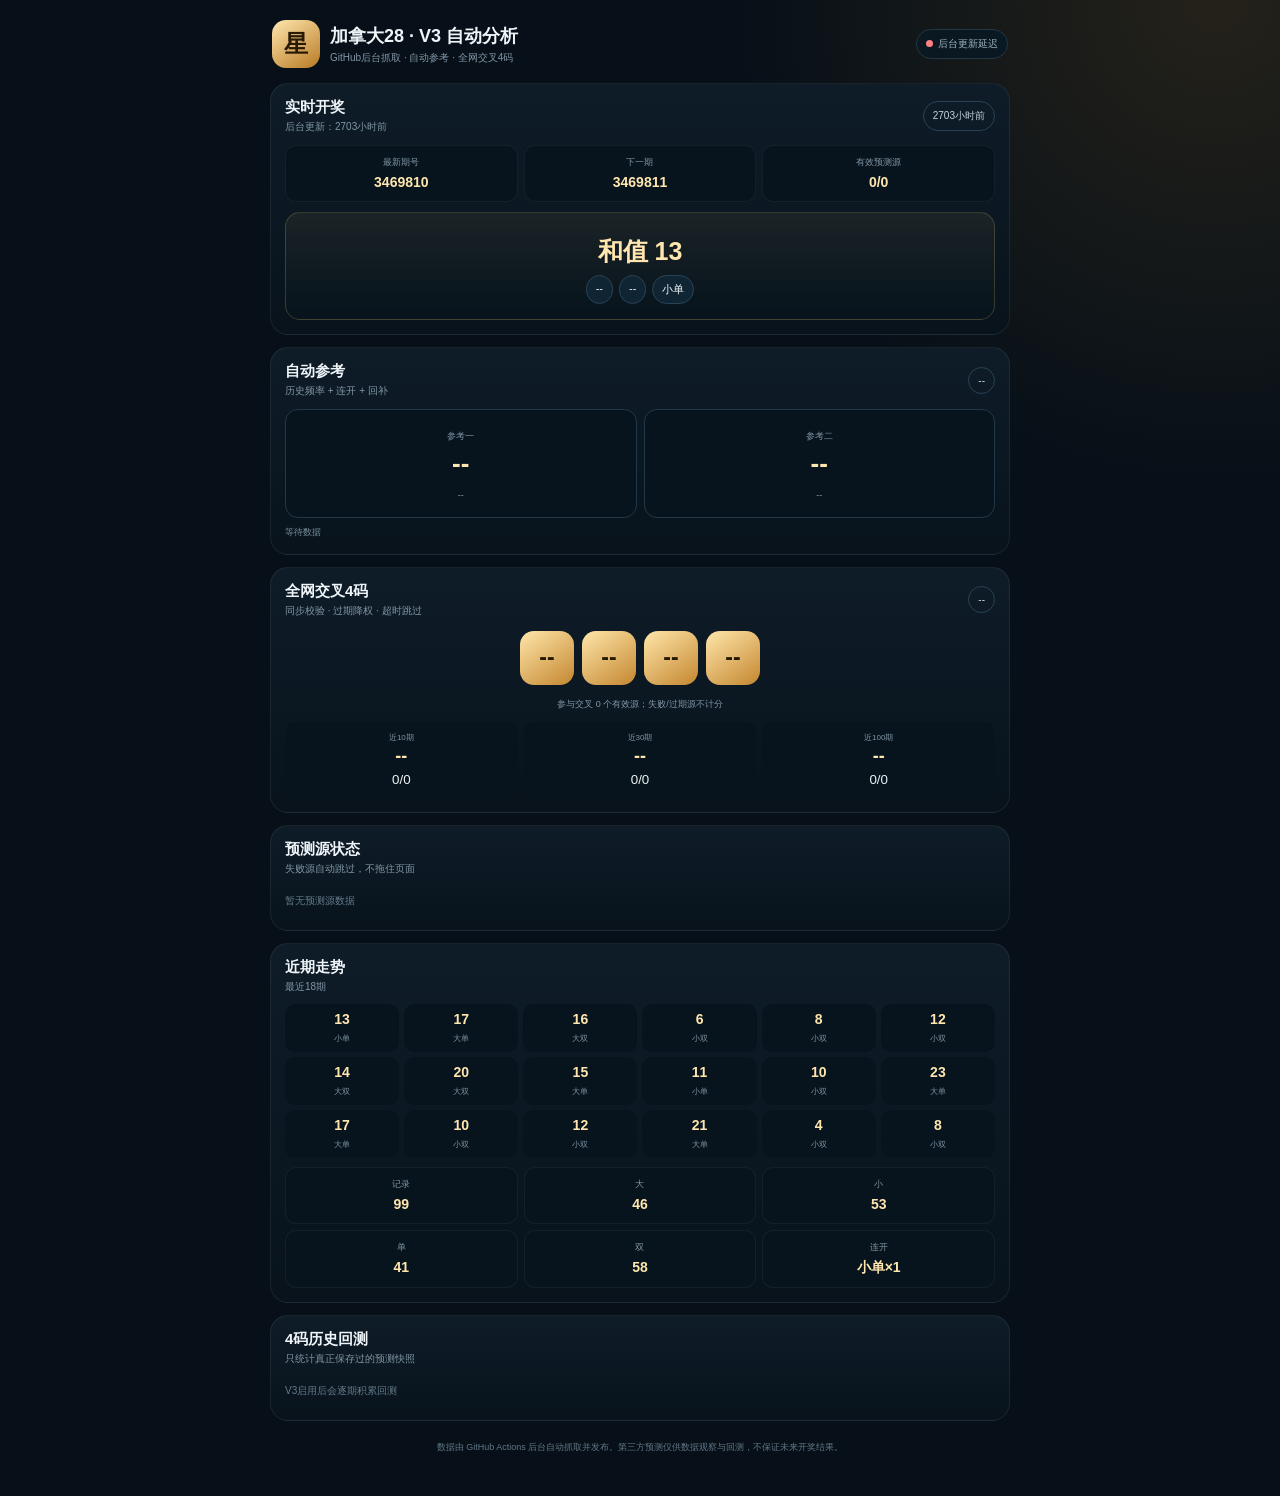
==== index.html @ ac62a842 "Upgrade GitHub Pages frontend to V3 auto analysis" ====
<!doctype html>
<html lang="zh-CN">
<head>
<meta charset="utf-8"><meta name="viewport" content="width=device-width,initial-scale=1,viewport-fit=cover">
<meta name="theme-color" content="#071018"><title>加拿大28 · V3 全网交叉4码</title>
<style>
:root{--bg:#071018;--card:#0d1924;--line:#203746;--text:#eef4f7;--muted:#8196a6;--gold:#f5ca72;--gold2:#ffe6ae;--green:#55dc96;--red:#ff8181;--orange:#ffb56a}
*{box-sizing:border-box;-webkit-tap-highlight-color:transparent}body{margin:0;background:radial-gradient(circle at 95% 0%,rgba(190,126,35,.16),transparent 25%),var(--bg);color:var(--text);font-family:-apple-system,BlinkMacSystemFont,"Segoe UI","Microsoft YaHei",sans-serif}
.app{width:min(760px,100%);margin:auto;padding:14px 10px 34px}.top{display:flex;align-items:center;justify-content:space-between;padding:6px 2px 15px}.brand{display:flex;align-items:center;gap:10px}.logo{width:48px;height:48px;border-radius:14px;display:grid;place-items:center;background:linear-gradient(145deg,#ffe7ae,#b87a24);color:#281a05;font-size:24px;font-weight:900}h1{font-size:18px;margin:0 0 3px}.sub{font-size:10px;color:var(--muted)}
.net{font-size:10px;color:#9fb2c0;border:1px solid #213746;padding:7px 9px;border-radius:999px;background:#0a1822}.dot{display:inline-block;width:7px;height:7px;border-radius:50%;margin-right:5px;background:var(--orange)}.dot.ok{background:var(--green)}.dot.err{background:var(--red)}
.card{margin-bottom:12px;padding:14px;border-radius:18px;background:linear-gradient(180deg,rgba(15,29,41,.98),rgba(8,19,28,.98));border:1px solid rgba(255,255,255,.065)}
.row{display:flex;justify-content:space-between;align-items:center;gap:8px}.row h2{font-size:15px;margin:0 0 3px}.row p{font-size:10px;color:var(--muted);margin:0}.badge{font-size:10px;padding:7px 9px;border:1px solid #294356;border-radius:999px;color:#c4d2dc}
.live{display:grid;grid-template-columns:repeat(3,1fr);gap:6px;margin-top:11px}.live div,.stat div{text-align:center;background:#07141d;border:1px solid rgba(255,255,255,.05);border-radius:11px;padding:10px 5px}.live span,.stat span{display:block;font-size:9px;color:var(--muted);margin-bottom:4px}.live b,.stat b{color:var(--gold2);font-size:14px}
.result{text-align:center;margin-top:10px;padding:15px 7px;border-radius:15px;background:linear-gradient(180deg,rgba(245,202,114,.07),#07141d);border:1px solid rgba(245,202,114,.2)}.abc{font-size:25px;font-weight:900;color:var(--gold2);margin:7px}.tags{display:flex;justify-content:center;gap:6px}.pill{font-size:11px;padding:6px 9px;border-radius:999px;background:#102533;border:1px solid #294357}
.refgrid{display:grid;grid-template-columns:1fr 1fr;gap:7px;margin-top:11px}.ref{text-align:center;padding:15px 6px;border-radius:13px;background:#07141d;border:1px solid #213847}.ref small{color:var(--muted);font-size:9px}.ref strong{display:block;color:var(--gold2);font-size:26px;margin:5px}.ref span{font-size:9px;color:#8498a7}.reason{font-size:9px;color:#79909f;line-height:1.5;margin-top:8px}
.four{display:flex;justify-content:center;gap:8px;margin:13px 0}.num{width:54px;height:54px;border-radius:14px;display:grid;place-items:center;background:linear-gradient(145deg,#ffe6aa,#c48730);color:#261902;font-weight:900;font-size:23px}.meta{text-align:center;font-size:9px;color:#8196a5}
.rates{display:grid;grid-template-columns:repeat(3,1fr);gap:6px;margin-top:11px}.rate{text-align:center;background:#07141d;border-radius:11px;padding:10px 4px}.rate span{display:block;color:var(--muted);font-size:8px}.rate b{display:block;color:var(--gold2);font-size:18px;margin:3px}
.sources{display:flex;flex-direction:column;gap:6px;margin-top:10px}.source{display:grid;grid-template-columns:1fr 54px 55px 58px;gap:5px;align-items:center;background:#07141d;border-radius:11px;padding:9px 8px;border:1px solid rgba(255,255,255,.05);font-size:9px}.source b{display:block;font-size:10px}.muted{color:#728998}.ok{color:var(--green)}.warn{color:var(--orange)}.bad{color:var(--red)}
.trend{display:grid;grid-template-columns:repeat(6,1fr);gap:5px;margin-top:10px}.ball{text-align:center;background:#07141d;border-radius:10px;padding:7px 2px}.ball b{display:block;color:var(--gold2);font-size:14px}.ball span{font-size:8px;color:#8196a6}.stat{display:grid;grid-template-columns:repeat(3,1fr);gap:6px;margin-top:9px}
.history{display:flex;flex-direction:column;gap:6px;margin-top:10px}.hist{display:grid;grid-template-columns:64px 38px 1fr 38px 40px;gap:4px;align-items:center;background:#07141d;border-radius:10px;padding:8px 6px;font-size:9px}.hist .actual{color:var(--gold2);font-weight:900;font-size:13px}.j{text-align:center;font-weight:900}.empty{font-size:10px;color:#647b8b;padding:8px 0}.notice{font-size:9px;color:#607786;line-height:1.5;text-align:center;padding:8px}
@media(max-width:390px){.app{padding-left:7px;padding-right:7px}.card{padding:12px}.num{width:49px;height:49px}.source{grid-template-columns:1fr 48px 48px 52px}.hist{grid-template-columns:58px 34px 1fr 35px}.hist .sc{display:none}}
</style></head>
<body><main class="app">
<header class="top"><div class="brand"><div class="logo">星</div><div><h1>加拿大28 · V3 自动分析</h1><div class="sub">GitHub后台抓取 · 自动参考 · 全网交叉4码</div></div></div><div class="net"><i id="dot" class="dot"></i><span id="net">读取中</span></div></header>

<section class="card"><div class="row"><div><h2>实时开奖</h2><p id="updated">读取后台数据</p></div><span class="badge" id="fresh">--</span></div><div class="live"><div><span>最新期号</span><b id="issue">--</b></div><div><span>下一期</span><b id="next">--</b></div><div><span>有效预测源</span><b id="valid">--</b></div></div><div class="result"><div class="abc" id="draw">--</div><div class="tags"><span class="pill" id="size">--</span><span class="pill" id="oe">--</span><span class="pill" id="combo">--</span></div></div></section>

<section class="card"><div class="row"><div><h2>自动参考</h2><p>历史频率 + 连开 + 回补</p></div><span class="badge" id="autoIssue">--</span></div><div class="refgrid"><div class="ref"><small>参考一</small><strong id="p1">--</strong><span id="c1">--</span></div><div class="ref"><small>参考二</small><strong id="p2">--</strong><span id="c2">--</span></div></div><div class="reason" id="reason">等待数据</div></section>

<section class="card"><div class="row"><div><h2>全网交叉4码</h2><p>同步校验 · 过期降权 · 超时跳过</p></div><span class="badge" id="fourIssue">--</span></div><div class="four" id="four"><div class="num">--</div><div class="num">--</div><div class="num">--</div><div class="num">--</div></div><div class="meta" id="fourMeta">等待数据</div><div class="rates"><div class="rate"><span>近10期</span><b id="r10">--</b><small id="r10n">0/0</small></div><div class="rate"><span>近30期</span><b id="r30">--</b><small id="r30n">0/0</small></div><div class="rate"><span>近100期</span><b id="r100">--</b><small id="r100n">0/0</small></div></div></section>

<section class="card"><div class="row"><div><h2>预测源状态</h2><p>失败源自动跳过，不拖住页面</p></div></div><div id="sources" class="sources"><div class="empty">等待数据</div></div></section>

<section class="card"><div class="row"><div><h2>近期走势</h2><p>最近18期</p></div></div><div id="trend" class="trend"></div><div class="stat"><div><span>记录</span><b id="total">0</b></div><div><span>大</span><b id="big">0</b></div><div><span>小</span><b id="small">0</b></div><div><span>单</span><b id="odd">0</b></div><div><span>双</span><b id="even">0</b></div><div><span>连开</span><b id="streak">--</b></div></div></section>

<section class="card"><div class="row"><div><h2>4码历史回测</h2><p>只统计真正保存过的预测快照</p></div></div><div id="history" class="history"><div class="empty">暂无记录</div></div></section>
<div class="notice">数据由 GitHub Actions 后台自动抓取并发布。第三方预测仅供数据观察与回测，不保证未来开奖结果。</div>
</main>
<script>
const $=id=>document.getElementById(id);
let lastGood=null;
function ageText(ts){if(!ts)return'无数据';const sec=Math.max(0,Math.floor((Date.now()-new Date(ts))/1000));if(sec<60)return sec+'秒前';if(sec<3600)return Math.floor(sec/60)+'分钟前';return Math.floor(sec/3600)+'小时前'}
function setRate(id,r){$(id).textContent=r?.pct==null?'--':r.pct+'%';$(id+'n').textContent=(r?.hit||0)+'/'+(r?.total||0)}
function render(s){
 lastGood=s;
 const stale=Date.now()-new Date(s.updatedAt).getTime()>8*60*1000;
 $('dot').className='dot '+(stale?'err':'ok');$('net').textContent=stale?'后台更新延迟':'自动更新正常';$('fresh').textContent=ageText(s.updatedAt);$('updated').textContent='后台更新：'+ageText(s.updatedAt);
 const d=s.latestDraw||{};$('issue').textContent=d.issue||'--';$('next').textContent=s.nextIssue||'--';$('draw').textContent=Number.isFinite(d.sum)?'和值 '+d.sum:'--';$('size').textContent=d.size||'--';$('oe').textContent=d.oe||'--';$('combo').textContent=d.combo||'--';
 const ar=s.autoReference||{};$('autoIssue').textContent=ar.issue||'--';$('p1').textContent=ar.picks?.[0]?.name||'--';$('p2').textContent=ar.picks?.[1]?.name||'--';$('c1').textContent=ar.picks?.[0]?`参考度 ${ar.picks[0].confidence}%`:'--';$('c2').textContent=ar.picks?.[1]?`参考度 ${ar.picks[1].confidence}%`:'--';$('reason').textContent=ar.reason||'等待数据';
 const c=s.consensus4||{};$('fourIssue').textContent=c.issue||'--';$('valid').textContent=(c.usedCount??0)+'/'+(c.totalSources??0);$('four').innerHTML=(c.codes?.length?c.codes:['--','--','--','--']).map(n=>`<div class="num">${typeof n==='number'?String(n).padStart(2,'0'):n}</div>`).join('');$('fourMeta').textContent=`参与交叉 ${c.usedCount??0} 个有效源；失败/过期源不计分`;
 setRate('r10',s.rates?.r10);setRate('r30',s.rates?.r30);setRate('r100',s.rates?.r100);
 const src=s.sources||[];$('sources').innerHTML=src.length?src.map(x=>`<div class="source"><div><b>${x.name}</b><span class="muted">${x.type} · ${x.predIssue?('#'+x.predIssue):(x.error||'无数据')}</span></div><div class="${x.status==='同步'?'ok':x.status==='降权'?'warn':'bad'}">${x.syncLabel||x.status}</div><div>权重<br>${Number(x.effectiveWeight||0).toFixed(2)}</div><div>${x.raw||'--'}<br>${x.accuracy||50}%</div></div>`).join(''):'<div class="empty">暂无预测源数据</div>';
 const h=s.drawHistory||[];$('trend').innerHTML=h.slice(0,18).map(x=>`<div class="ball"><b>${x.sum}</b><span>${x.combo}</span></div>`).join('');$('total').textContent=h.length;$('big').textContent=h.filter(x=>x.size==='大'||x.combo?.startsWith('大')).length;$('small').textContent=h.filter(x=>x.size==='小'||x.combo?.startsWith('小')).length;$('odd').textContent=h.filter(x=>x.oe==='单'||x.combo?.endsWith('单')).length;$('even').textContent=h.filter(x=>x.oe==='双'||x.combo?.endsWith('双')).length;if(h.length){let n=0,c0=h[0].combo;for(const x of h){if(x.combo===c0)n++;else break}$('streak').textContent=c0+'×'+n}else $('streak').textContent='--';
 const snaps=Object.values(s.v3?.snapshots||{}).sort((a,b)=>Number(b.issue)-Number(a.issue)).slice(0,60);$('history').innerHTML=snaps.length?snaps.map(x=>`<div class="hist"><div>#${x.issue}</div><div class="actual">${x.actualSum??'--'}</div><div>${(x.codes||[]).map(n=>String(n).padStart(2,'0')).join(' · ')}</div><div class="j ${x.judgement==='对'?'ok':x.judgement==='错'?'bad':'warn'}">${x.judgement}</div><div class="sc muted">${(x.sources||[]).length}源</div></div>`).join(''):'<div class="empty">V3启用后会逐期积累回测</div>';
}
async function load(){
 try{
  const r=await fetch('data/state.json?_='+Date.now(),{cache:'no-store'});if(!r.ok)throw Error('HTTP '+r.status);const s=await r.json();render(s);
 }catch(e){$('dot').className='dot err';$('net').textContent=lastGood?'读取失败，显示缓存':'读取失败';$('updated').textContent='状态文件读取失败：'+e.message}
}
load();setInterval(load,15000);document.addEventListener('visibilitychange',()=>{if(!document.hidden)load()});
</script></body></html>
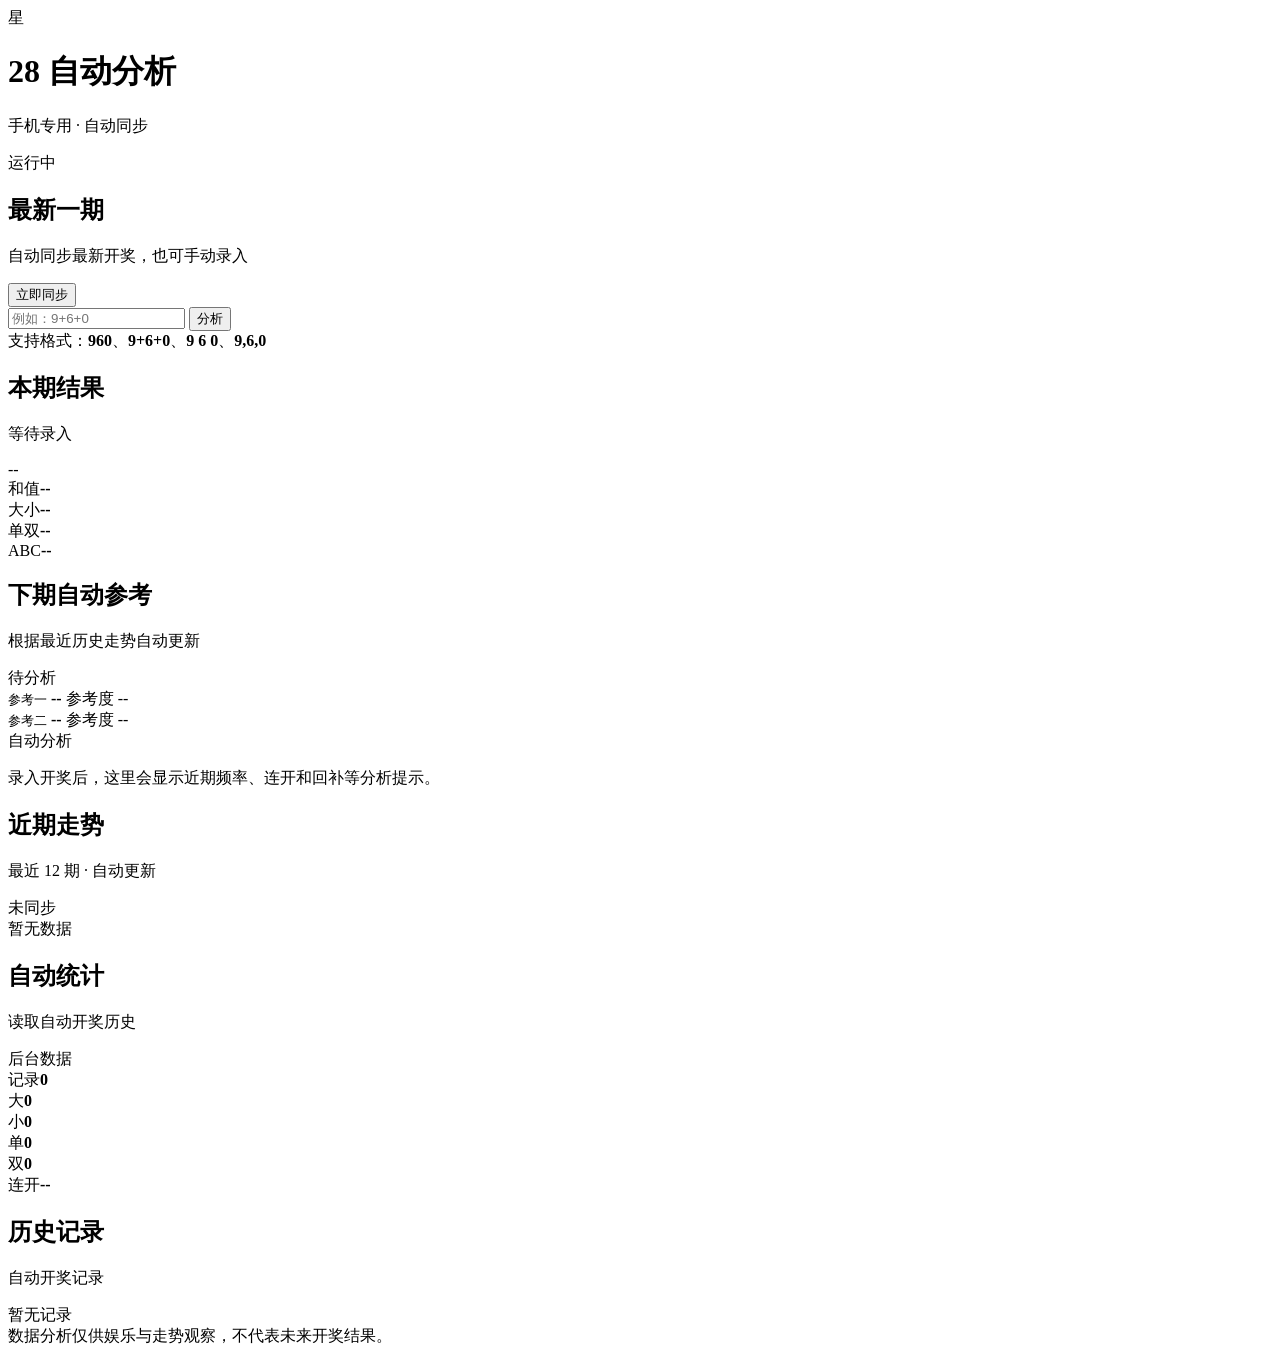
==== commit e75eb6a8: "Restore original mobile template" ====
--- a/index.html
+++ b/index.html
@@ -1,62 +1,145 @@
-<!doctype html>
+<!DOCTYPE html>
 <html lang="zh-CN">
 <head>
-<meta charset="utf-8"><meta name="viewport" content="width=device-width,initial-scale=1,viewport-fit=cover">
-<meta name="theme-color" content="#071018"><title>加拿大28 · V3 全网交叉4码</title>
-<style>
-:root{--bg:#071018;--card:#0d1924;--line:#203746;--text:#eef4f7;--muted:#8196a6;--gold:#f5ca72;--gold2:#ffe6ae;--green:#55dc96;--red:#ff8181;--orange:#ffb56a}
-*{box-sizing:border-box;-webkit-tap-highlight-color:transparent}body{margin:0;background:radial-gradient(circle at 95% 0%,rgba(190,126,35,.16),transparent 25%),var(--bg);color:var(--text);font-family:-apple-system,BlinkMacSystemFont,"Segoe UI","Microsoft YaHei",sans-serif}
-.app{width:min(760px,100%);margin:auto;padding:14px 10px 34px}.top{display:flex;align-items:center;justify-content:space-between;padding:6px 2px 15px}.brand{display:flex;align-items:center;gap:10px}.logo{width:48px;height:48px;border-radius:14px;display:grid;place-items:center;background:linear-gradient(145deg,#ffe7ae,#b87a24);color:#281a05;font-size:24px;font-weight:900}h1{font-size:18px;margin:0 0 3px}.sub{font-size:10px;color:var(--muted)}
-.net{font-size:10px;color:#9fb2c0;border:1px solid #213746;padding:7px 9px;border-radius:999px;background:#0a1822}.dot{display:inline-block;width:7px;height:7px;border-radius:50%;margin-right:5px;background:var(--orange)}.dot.ok{background:var(--green)}.dot.err{background:var(--red)}
-.card{margin-bottom:12px;padding:14px;border-radius:18px;background:linear-gradient(180deg,rgba(15,29,41,.98),rgba(8,19,28,.98));border:1px solid rgba(255,255,255,.065)}
-.row{display:flex;justify-content:space-between;align-items:center;gap:8px}.row h2{font-size:15px;margin:0 0 3px}.row p{font-size:10px;color:var(--muted);margin:0}.badge{font-size:10px;padding:7px 9px;border:1px solid #294356;border-radius:999px;color:#c4d2dc}
-.live{display:grid;grid-template-columns:repeat(3,1fr);gap:6px;margin-top:11px}.live div,.stat div{text-align:center;background:#07141d;border:1px solid rgba(255,255,255,.05);border-radius:11px;padding:10px 5px}.live span,.stat span{display:block;font-size:9px;color:var(--muted);margin-bottom:4px}.live b,.stat b{color:var(--gold2);font-size:14px}
-.result{text-align:center;margin-top:10px;padding:15px 7px;border-radius:15px;background:linear-gradient(180deg,rgba(245,202,114,.07),#07141d);border:1px solid rgba(245,202,114,.2)}.abc{font-size:25px;font-weight:900;color:var(--gold2);margin:7px}.tags{display:flex;justify-content:center;gap:6px}.pill{font-size:11px;padding:6px 9px;border-radius:999px;background:#102533;border:1px solid #294357}
-.refgrid{display:grid;grid-template-columns:1fr 1fr;gap:7px;margin-top:11px}.ref{text-align:center;padding:15px 6px;border-radius:13px;background:#07141d;border:1px solid #213847}.ref small{color:var(--muted);font-size:9px}.ref strong{display:block;color:var(--gold2);font-size:26px;margin:5px}.ref span{font-size:9px;color:#8498a7}.reason{font-size:9px;color:#79909f;line-height:1.5;margin-top:8px}
-.four{display:flex;justify-content:center;gap:8px;margin:13px 0}.num{width:54px;height:54px;border-radius:14px;display:grid;place-items:center;background:linear-gradient(145deg,#ffe6aa,#c48730);color:#261902;font-weight:900;font-size:23px}.meta{text-align:center;font-size:9px;color:#8196a5}
-.rates{display:grid;grid-template-columns:repeat(3,1fr);gap:6px;margin-top:11px}.rate{text-align:center;background:#07141d;border-radius:11px;padding:10px 4px}.rate span{display:block;color:var(--muted);font-size:8px}.rate b{display:block;color:var(--gold2);font-size:18px;margin:3px}
-.sources{display:flex;flex-direction:column;gap:6px;margin-top:10px}.source{display:grid;grid-template-columns:1fr 54px 55px 58px;gap:5px;align-items:center;background:#07141d;border-radius:11px;padding:9px 8px;border:1px solid rgba(255,255,255,.05);font-size:9px}.source b{display:block;font-size:10px}.muted{color:#728998}.ok{color:var(--green)}.warn{color:var(--orange)}.bad{color:var(--red)}
-.trend{display:grid;grid-template-columns:repeat(6,1fr);gap:5px;margin-top:10px}.ball{text-align:center;background:#07141d;border-radius:10px;padding:7px 2px}.ball b{display:block;color:var(--gold2);font-size:14px}.ball span{font-size:8px;color:#8196a6}.stat{display:grid;grid-template-columns:repeat(3,1fr);gap:6px;margin-top:9px}
-.history{display:flex;flex-direction:column;gap:6px;margin-top:10px}.hist{display:grid;grid-template-columns:64px 38px 1fr 38px 40px;gap:4px;align-items:center;background:#07141d;border-radius:10px;padding:8px 6px;font-size:9px}.hist .actual{color:var(--gold2);font-weight:900;font-size:13px}.j{text-align:center;font-weight:900}.empty{font-size:10px;color:#647b8b;padding:8px 0}.notice{font-size:9px;color:#607786;line-height:1.5;text-align:center;padding:8px}
-@media(max-width:390px){.app{padding-left:7px;padding-right:7px}.card{padding:12px}.num{width:49px;height:49px}.source{grid-template-columns:1fr 48px 48px 52px}.hist{grid-template-columns:58px 34px 1fr 35px}.hist .sc{display:none}}
-</style></head>
-<body><main class="app">
-<header class="top"><div class="brand"><div class="logo">星</div><div><h1>加拿大28 · V3 自动分析</h1><div class="sub">GitHub后台抓取 · 自动参考 · 全网交叉4码</div></div></div><div class="net"><i id="dot" class="dot"></i><span id="net">读取中</span></div></header>
+  <meta charset="UTF-8" />
+  <meta name="viewport" content="width=device-width, initial-scale=1, viewport-fit=cover" />
+  <meta name="theme-color" content="#081018">
+  <meta name="apple-mobile-web-app-capable" content="yes">
+  <meta name="apple-mobile-web-app-status-bar-style" content="black-translucent">
+  <title>星哥 · 28自动分析</title>
+  <link rel="stylesheet" href="style.css" />
+</head>
+<body>
+  <main class="app">
+    <header class="topbar">
+      <div class="brand">
+        <div class="logo">星</div>
+        <div>
+          <h1>28 自动分析</h1>
+          <p>手机专用 · 自动同步</p>
+        </div>
+      </div>
+      <div class="online"><i></i>运行中</div>
+    </header>
 
-<section class="card"><div class="row"><div><h2>实时开奖</h2><p id="updated">读取后台数据</p></div><span class="badge" id="fresh">--</span></div><div class="live"><div><span>最新期号</span><b id="issue">--</b></div><div><span>下一期</span><b id="next">--</b></div><div><span>有效预测源</span><b id="valid">--</b></div></div><div class="result"><div class="abc" id="draw">--</div><div class="tags"><span class="pill" id="size">--</span><span class="pill" id="oe">--</span><span class="pill" id="combo">--</span></div></div></section>
+    <section class="card quick-card">
+      <div class="title-row">
+        <div>
+          <h2>最新一期</h2>
+          <p id="syncHint">自动同步最新开奖，也可手动录入</p>
+        </div>
+        <button id="syncBtn" class="mini">立即同步</button>
+      </div>
 
-<section class="card"><div class="row"><div><h2>自动参考</h2><p>历史频率 + 连开 + 回补</p></div><span class="badge" id="autoIssue">--</span></div><div class="refgrid"><div class="ref"><small>参考一</small><strong id="p1">--</strong><span id="c1">--</span></div><div class="ref"><small>参考二</small><strong id="p2">--</strong><span id="c2">--</span></div></div><div class="reason" id="reason">等待数据</div></section>
+      <div class="single-input-wrap">
+        <input
+          id="quickInput"
+          inputmode="numeric"
+          autocomplete="off"
+          placeholder="例如：9+6+0"
+          aria-label="输入最新一期ABC"
+        />
+        <button id="goBtn" class="go">分析</button>
+      </div>
 
-<section class="card"><div class="row"><div><h2>全网交叉4码</h2><p>同步校验 · 过期降权 · 超时跳过</p></div><span class="badge" id="fourIssue">--</span></div><div class="four" id="four"><div class="num">--</div><div class="num">--</div><div class="num">--</div><div class="num">--</div></div><div class="meta" id="fourMeta">等待数据</div><div class="rates"><div class="rate"><span>近10期</span><b id="r10">--</b><small id="r10n">0/0</small></div><div class="rate"><span>近30期</span><b id="r30">--</b><small id="r30n">0/0</small></div><div class="rate"><span>近100期</span><b id="r100">--</b><small id="r100n">0/0</small></div></div></section>
+      <div class="abc-hint">
+        支持格式：<b>960</b>、<b>9+6+0</b>、<b>9 6 0</b>、<b>9,6,0</b>
+      </div>
+      <div id="error" class="error"></div>
+    </section>
 
-<section class="card"><div class="row"><div><h2>预测源状态</h2><p>失败源自动跳过，不拖住页面</p></div></div><div id="sources" class="sources"><div class="empty">等待数据</div></div></section>
+    <section class="card current-card">
+      <div class="title-row">
+        <div>
+          <h2>本期结果</h2>
+          <p id="issueText">等待录入</p>
+        </div>
+        <span id="comboBadge" class="badge muted">--</span>
+      </div>
 
-<section class="card"><div class="row"><div><h2>近期走势</h2><p>最近18期</p></div></div><div id="trend" class="trend"></div><div class="stat"><div><span>记录</span><b id="total">0</b></div><div><span>大</span><b id="big">0</b></div><div><span>小</span><b id="small">0</b></div><div><span>单</span><b id="odd">0</b></div><div><span>双</span><b id="even">0</b></div><div><span>连开</span><b id="streak">--</b></div></div></section>
+      <div class="four-grid">
+        <div class="metric"><span>和值</span><strong id="sum">--</strong></div>
+        <div class="metric"><span>大小</span><strong id="size">--</strong></div>
+        <div class="metric"><span>单双</span><strong id="oddEven">--</strong></div>
+        <div class="metric"><span>ABC</span><strong id="abc">--</strong></div>
+      </div>
+    </section>
 
-<section class="card"><div class="row"><div><h2>4码历史回测</h2><p>只统计真正保存过的预测快照</p></div></div><div id="history" class="history"><div class="empty">暂无记录</div></div></section>
-<div class="notice">数据由 GitHub Actions 后台自动抓取并发布。第三方预测仅供数据观察与回测，不保证未来开奖结果。</div>
-</main>
-<script>
-const $=id=>document.getElementById(id);
-let lastGood=null;
-function ageText(ts){if(!ts)return'无数据';const sec=Math.max(0,Math.floor((Date.now()-new Date(ts))/1000));if(sec<60)return sec+'秒前';if(sec<3600)return Math.floor(sec/60)+'分钟前';return Math.floor(sec/3600)+'小时前'}
-function setRate(id,r){$(id).textContent=r?.pct==null?'--':r.pct+'%';$(id+'n').textContent=(r?.hit||0)+'/'+(r?.total||0)}
-function render(s){
- lastGood=s;
- const stale=Date.now()-new Date(s.updatedAt).getTime()>8*60*1000;
- $('dot').className='dot '+(stale?'err':'ok');$('net').textContent=stale?'后台更新延迟':'自动更新正常';$('fresh').textContent=ageText(s.updatedAt);$('updated').textContent='后台更新：'+ageText(s.updatedAt);
- const d=s.latestDraw||{};$('issue').textContent=d.issue||'--';$('next').textContent=s.nextIssue||'--';$('draw').textContent=Number.isFinite(d.sum)?'和值 '+d.sum:'--';$('size').textContent=d.size||'--';$('oe').textContent=d.oe||'--';$('combo').textContent=d.combo||'--';
- const ar=s.autoReference||{};$('autoIssue').textContent=ar.issue||'--';$('p1').textContent=ar.picks?.[0]?.name||'--';$('p2').textContent=ar.picks?.[1]?.name||'--';$('c1').textContent=ar.picks?.[0]?`参考度 ${ar.picks[0].confidence}%`:'--';$('c2').textContent=ar.picks?.[1]?`参考度 ${ar.picks[1].confidence}%`:'--';$('reason').textContent=ar.reason||'等待数据';
- const c=s.consensus4||{};$('fourIssue').textContent=c.issue||'--';$('valid').textContent=(c.usedCount??0)+'/'+(c.totalSources??0);$('four').innerHTML=(c.codes?.length?c.codes:['--','--','--','--']).map(n=>`<div class="num">${typeof n==='number'?String(n).padStart(2,'0'):n}</div>`).join('');$('fourMeta').textContent=`参与交叉 ${c.usedCount??0} 个有效源；失败/过期源不计分`;
- setRate('r10',s.rates?.r10);setRate('r30',s.rates?.r30);setRate('r100',s.rates?.r100);
- const src=s.sources||[];$('sources').innerHTML=src.length?src.map(x=>`<div class="source"><div><b>${x.name}</b><span class="muted">${x.type} · ${x.predIssue?('#'+x.predIssue):(x.error||'无数据')}</span></div><div class="${x.status==='同步'?'ok':x.status==='降权'?'warn':'bad'}">${x.syncLabel||x.status}</div><div>权重<br>${Number(x.effectiveWeight||0).toFixed(2)}</div><div>${x.raw||'--'}<br>${x.accuracy||50}%</div></div>`).join(''):'<div class="empty">暂无预测源数据</div>';
- const h=s.drawHistory||[];$('trend').innerHTML=h.slice(0,18).map(x=>`<div class="ball"><b>${x.sum}</b><span>${x.combo}</span></div>`).join('');$('total').textContent=h.length;$('big').textContent=h.filter(x=>x.size==='大'||x.combo?.startsWith('大')).length;$('small').textContent=h.filter(x=>x.size==='小'||x.combo?.startsWith('小')).length;$('odd').textContent=h.filter(x=>x.oe==='单'||x.combo?.endsWith('单')).length;$('even').textContent=h.filter(x=>x.oe==='双'||x.combo?.endsWith('双')).length;if(h.length){let n=0,c0=h[0].combo;for(const x of h){if(x.combo===c0)n++;else break}$('streak').textContent=c0+'×'+n}else $('streak').textContent='--';
- const snaps=Object.values(s.v3?.snapshots||{}).sort((a,b)=>Number(b.issue)-Number(a.issue)).slice(0,60);$('history').innerHTML=snaps.length?snaps.map(x=>`<div class="hist"><div>#${x.issue}</div><div class="actual">${x.actualSum??'--'}</div><div>${(x.codes||[]).map(n=>String(n).padStart(2,'0')).join(' · ')}</div><div class="j ${x.judgement==='对'?'ok':x.judgement==='错'?'bad':'warn'}">${x.judgement}</div><div class="sc muted">${(x.sources||[]).length}源</div></div>`).join(''):'<div class="empty">V3启用后会逐期积累回测</div>';
-}
-async function load(){
- try{
-  const r=await fetch('data/state.json?_='+Date.now(),{cache:'no-store'});if(!r.ok)throw Error('HTTP '+r.status);const s=await r.json();render(s);
- }catch(e){$('dot').className='dot err';$('net').textContent=lastGood?'读取失败，显示缓存':'读取失败';$('updated').textContent='状态文件读取失败：'+e.message}
-}
-load();setInterval(load,15000);document.addEventListener('visibilitychange',()=>{if(!document.hidden)load()});
-</script></body></html>+    <section class="card prediction-card">
+      <div class="title-row">
+        <div>
+          <h2>下期自动参考</h2>
+          <p>根据最近历史走势自动更新</p>
+        </div>
+        <span id="modelState" class="model-state">待分析</span>
+      </div>
+
+      <div class="predictions">
+        <div class="prediction main-pick">
+          <small>参考一</small>
+          <strong id="pick1">--</strong>
+          <span id="score1">参考度 --</span>
+        </div>
+        <div class="prediction">
+          <small>参考二</small>
+          <strong id="pick2">--</strong>
+          <span id="score2">参考度 --</span>
+        </div>
+      </div>
+
+      <div class="reason-box">
+        <span>自动分析</span>
+        <p id="reason">录入开奖后，这里会显示近期频率、连开和回补等分析提示。</p>
+      </div>
+    </section>
+
+    <section class="card">
+      <div class="title-row">
+        <div>
+          <h2>近期走势</h2>
+          <p>最近 12 期 · 自动更新</p>
+        </div>
+        <span class="mini" id="lastSync">未同步</span>
+      </div>
+      <div id="trend" class="trend empty">暂无数据</div>
+    </section>
+
+    <section class="card">
+      <div class="title-row">
+        <div>
+          <h2>自动统计</h2>
+          <p>读取自动开奖历史</p>
+        </div>
+        <span class="mini">后台数据</span>
+      </div>
+
+      <div class="stat-grid">
+        <div><span>记录</span><b id="total">0</b></div>
+        <div><span>大</span><b id="big">0</b></div>
+        <div><span>小</span><b id="small">0</b></div>
+        <div><span>单</span><b id="odd">0</b></div>
+        <div><span>双</span><b id="even">0</b></div>
+        <div><span>连开</span><b id="streak">--</b></div>
+      </div>
+    </section>
+
+    <section class="card history-card">
+      <div class="title-row">
+        <div>
+          <h2>历史记录</h2>
+          <p>自动开奖记录</p>
+        </div>
+      </div>
+      <div id="historyList" class="history-list">
+        <div class="history-empty">暂无记录</div>
+      </div>
+    </section>
+
+    <footer>
+      数据分析仅供娱乐与走势观察，不代表未来开奖结果。
+    </footer>
+  </main>
+
+  <script src="app.js"></script>
+</body>
+</html>
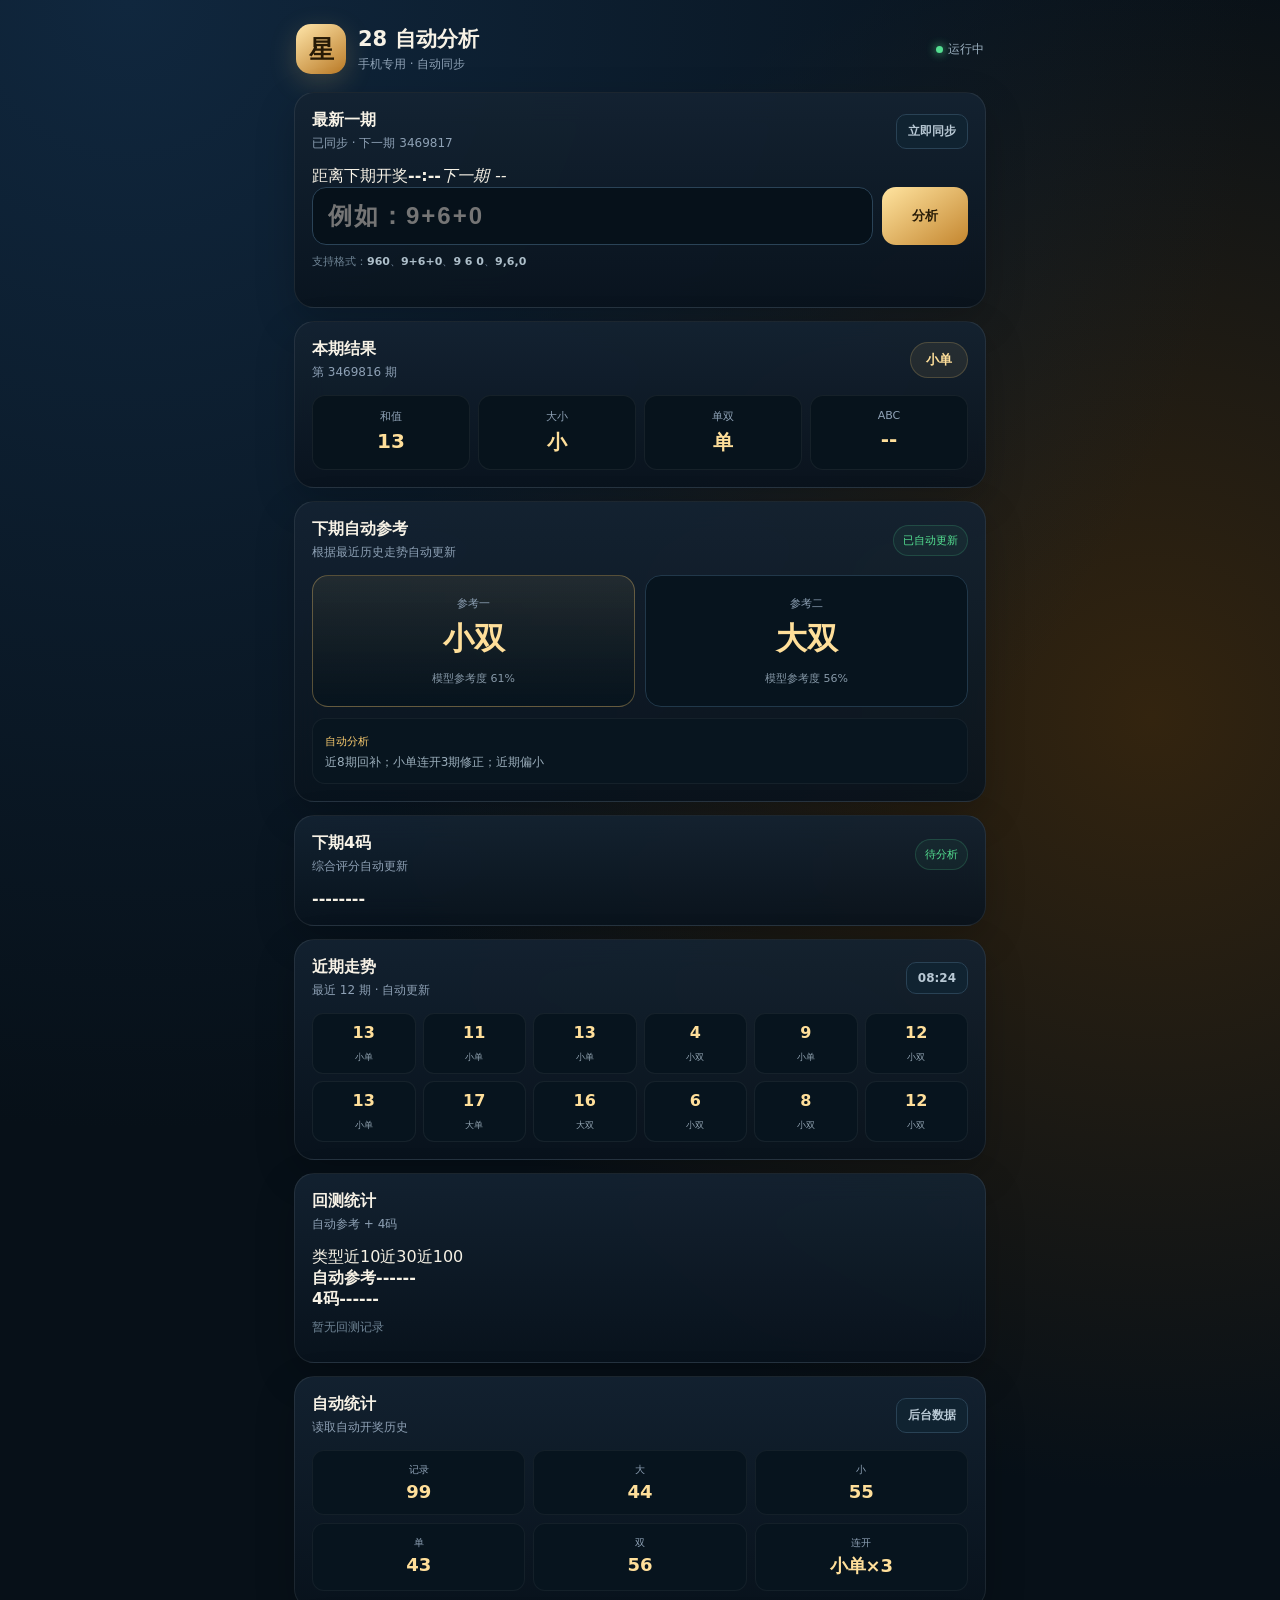
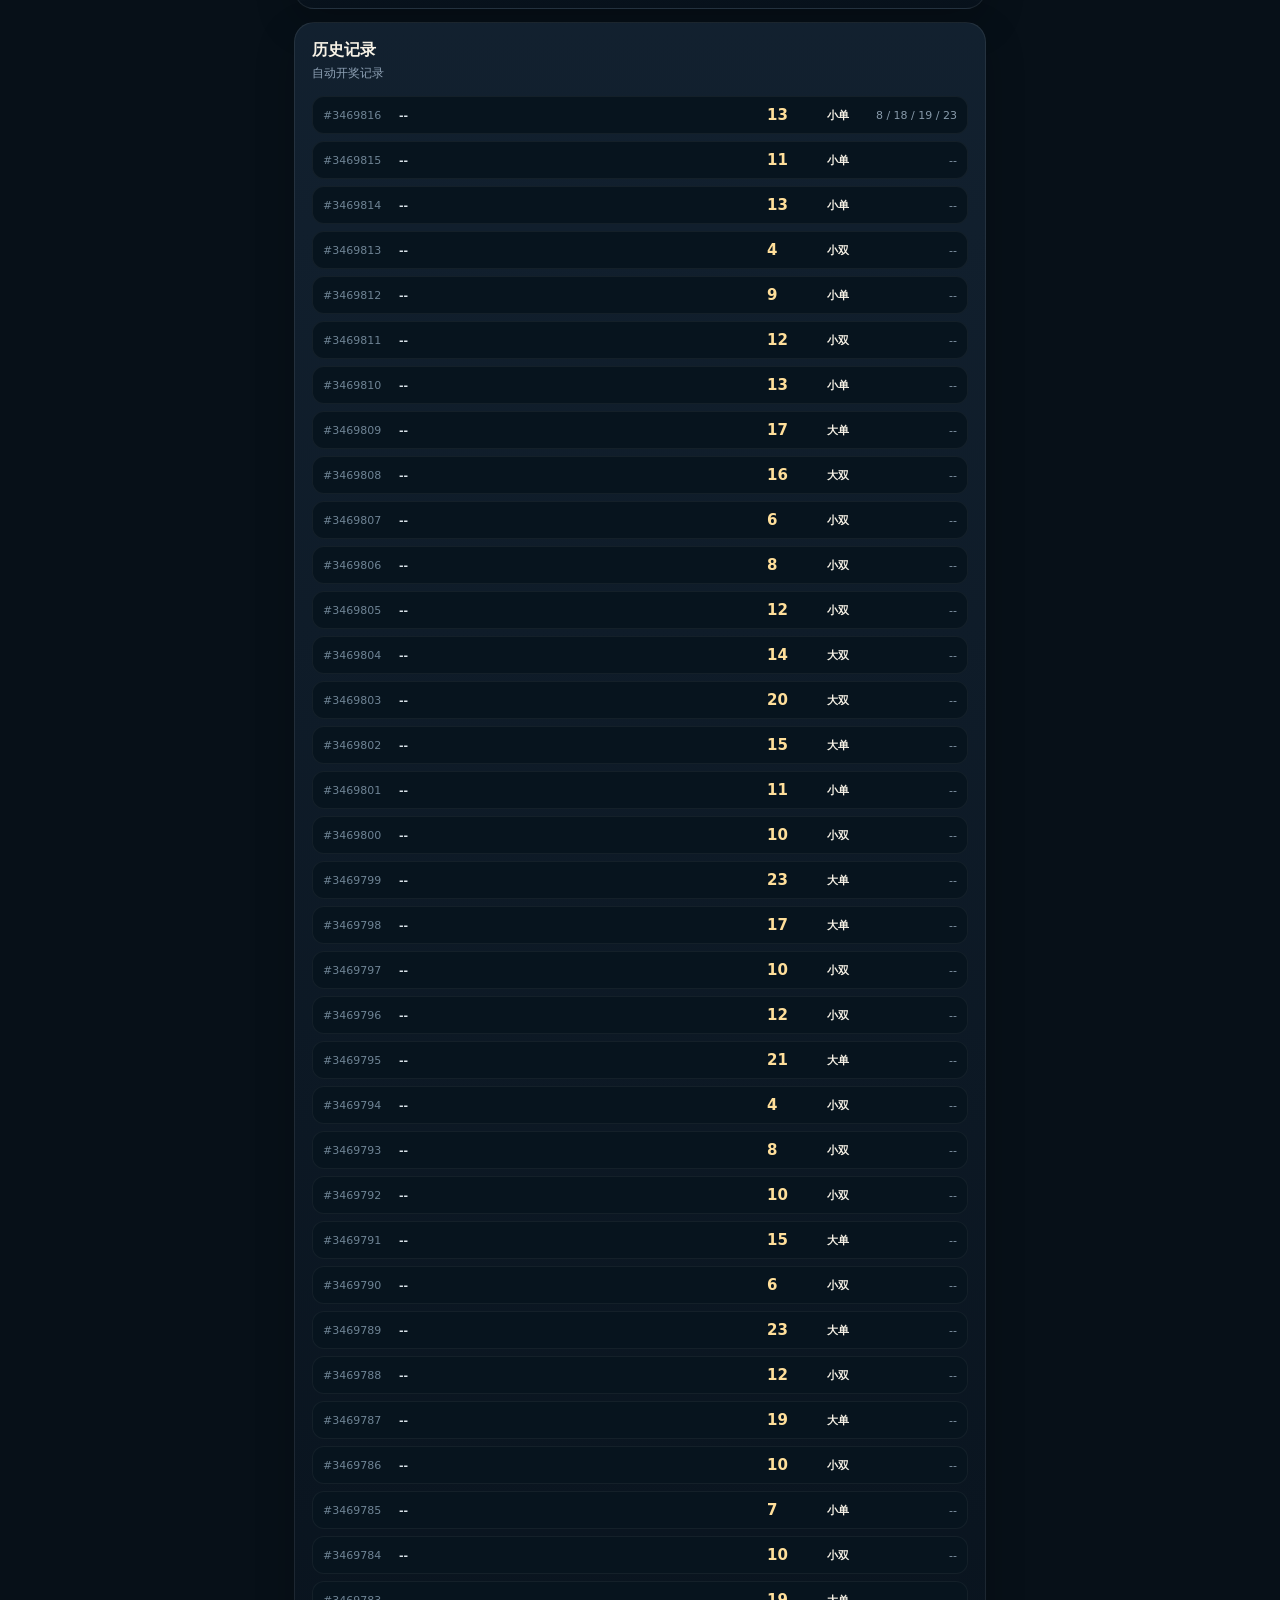
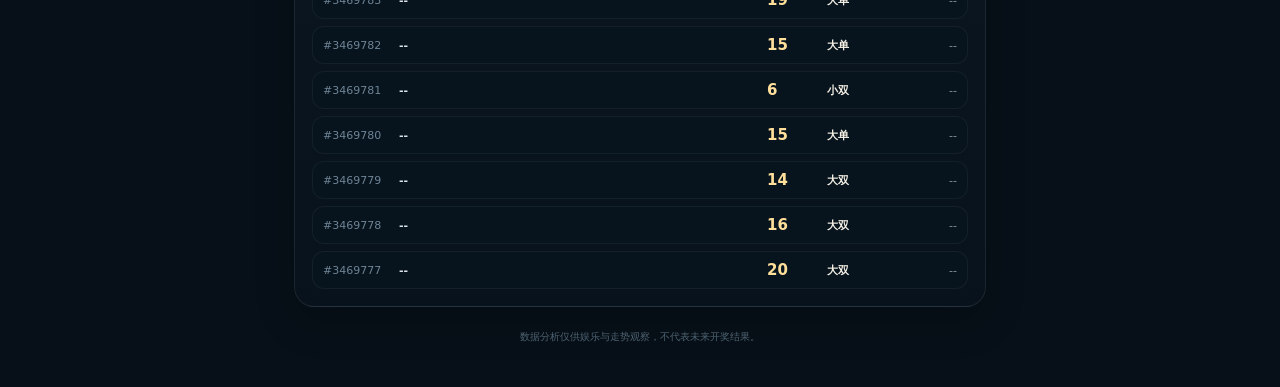
==== commit 092f5fc1: "Restore countdown and add prediction backtests" ====
--- a/index.html
+++ b/index.html
@@ -12,51 +12,26 @@
 <body>
   <main class="app">
     <header class="topbar">
-      <div class="brand">
-        <div class="logo">星</div>
-        <div>
-          <h1>28 自动分析</h1>
-          <p>手机专用 · 自动同步</p>
-        </div>
-      </div>
+      <div class="brand"><div class="logo">星</div><div><h1>28 自动分析</h1><p>手机专用 · 自动同步</p></div></div>
       <div class="online"><i></i>运行中</div>
     </header>
 
     <section class="card quick-card">
       <div class="title-row">
-        <div>
-          <h2>最新一期</h2>
-          <p id="syncHint">自动同步最新开奖，也可手动录入</p>
-        </div>
+        <div><h2>最新一期</h2><p id="syncHint">自动同步最新开奖，也可手动录入</p></div>
         <button id="syncBtn" class="mini">立即同步</button>
       </div>
-
+      <div class="countdown-box"><span>距离下期开奖</span><strong id="countdown">--:--</strong><em id="nextIssue">下一期 --</em></div>
       <div class="single-input-wrap">
-        <input
-          id="quickInput"
-          inputmode="numeric"
-          autocomplete="off"
-          placeholder="例如：9+6+0"
-          aria-label="输入最新一期ABC"
-        />
+        <input id="quickInput" inputmode="numeric" autocomplete="off" placeholder="例如：9+6+0" aria-label="输入最新一期ABC" />
         <button id="goBtn" class="go">分析</button>
       </div>
-
-      <div class="abc-hint">
-        支持格式：<b>960</b>、<b>9+6+0</b>、<b>9 6 0</b>、<b>9,6,0</b>
-      </div>
+      <div class="abc-hint">支持格式：<b>960</b>、<b>9+6+0</b>、<b>9 6 0</b>、<b>9,6,0</b></div>
       <div id="error" class="error"></div>
     </section>
 
     <section class="card current-card">
-      <div class="title-row">
-        <div>
-          <h2>本期结果</h2>
-          <p id="issueText">等待录入</p>
-        </div>
-        <span id="comboBadge" class="badge muted">--</span>
-      </div>
-
+      <div class="title-row"><div><h2>本期结果</h2><p id="issueText">等待录入</p></div><span id="comboBadge" class="badge muted">--</span></div>
       <div class="four-grid">
         <div class="metric"><span>和值</span><strong id="sum">--</strong></div>
         <div class="metric"><span>大小</span><strong id="size">--</strong></div>
@@ -66,80 +41,47 @@
     </section>
 
     <section class="card prediction-card">
-      <div class="title-row">
-        <div>
-          <h2>下期自动参考</h2>
-          <p>根据最近历史走势自动更新</p>
-        </div>
-        <span id="modelState" class="model-state">待分析</span>
+      <div class="title-row"><div><h2>下期自动参考</h2><p>根据最近历史走势自动更新</p></div><span id="modelState" class="model-state">待分析</span></div>
+      <div class="predictions">
+        <div class="prediction main-pick"><small>参考一</small><strong id="pick1">--</strong><span id="score1">参考度 --</span></div>
+        <div class="prediction"><small>参考二</small><strong id="pick2">--</strong><span id="score2">参考度 --</span></div>
       </div>
+      <div class="reason-box"><span>自动分析</span><p id="reason">等待自动开奖数据。</p></div>
+    </section>
 
-      <div class="predictions">
-        <div class="prediction main-pick">
-          <small>参考一</small>
-          <strong id="pick1">--</strong>
-          <span id="score1">参考度 --</span>
-        </div>
-        <div class="prediction">
-          <small>参考二</small>
-          <strong id="pick2">--</strong>
-          <span id="score2">参考度 --</span>
-        </div>
-      </div>
-
-      <div class="reason-box">
-        <span>自动分析</span>
-        <p id="reason">录入开奖后，这里会显示近期频率、连开和回补等分析提示。</p>
-      </div>
+    <section class="card fourcode-card">
+      <div class="title-row"><div><h2>下期4码</h2><p>综合评分自动更新</p></div><span id="fourIssue" class="model-state">待分析</span></div>
+      <div id="fourCodes" class="four-codes"><b>--</b><b>--</b><b>--</b><b>--</b></div>
     </section>
 
     <section class="card">
-      <div class="title-row">
-        <div>
-          <h2>近期走势</h2>
-          <p>最近 12 期 · 自动更新</p>
-        </div>
-        <span class="mini" id="lastSync">未同步</span>
-      </div>
+      <div class="title-row"><div><h2>近期走势</h2><p>最近 12 期 · 自动更新</p></div><span class="mini" id="lastSync">未同步</span></div>
       <div id="trend" class="trend empty">暂无数据</div>
     </section>
 
     <section class="card">
-      <div class="title-row">
-        <div>
-          <h2>自动统计</h2>
-          <p>读取自动开奖历史</p>
-        </div>
-        <span class="mini">后台数据</span>
-      </div>
+      <div class="title-row"><div><h2>回测统计</h2><p>自动参考 + 4码</p></div></div>
+      <div class="backtest-head"><span>类型</span><span>近10</span><span>近30</span><span>近100</span></div>
+      <div class="backtest-row"><b>自动参考</b><strong id="auto10">--</strong><strong id="auto30">--</strong><strong id="auto100">--</strong></div>
+      <div class="backtest-row"><b>4码</b><strong id="four10">--</strong><strong id="four30">--</strong><strong id="four100">--</strong></div>
+      <div id="backtestList" class="backtest-list"><div class="history-empty">暂无回测记录</div></div>
+    </section>
 
+    <section class="card">
+      <div class="title-row"><div><h2>自动统计</h2><p>读取自动开奖历史</p></div><span class="mini">后台数据</span></div>
       <div class="stat-grid">
-        <div><span>记录</span><b id="total">0</b></div>
-        <div><span>大</span><b id="big">0</b></div>
-        <div><span>小</span><b id="small">0</b></div>
-        <div><span>单</span><b id="odd">0</b></div>
-        <div><span>双</span><b id="even">0</b></div>
-        <div><span>连开</span><b id="streak">--</b></div>
+        <div><span>记录</span><b id="total">0</b></div><div><span>大</span><b id="big">0</b></div><div><span>小</span><b id="small">0</b></div>
+        <div><span>单</span><b id="odd">0</b></div><div><span>双</span><b id="even">0</b></div><div><span>连开</span><b id="streak">--</b></div>
       </div>
     </section>
 
     <section class="card history-card">
-      <div class="title-row">
-        <div>
-          <h2>历史记录</h2>
-          <p>自动开奖记录</p>
-        </div>
-      </div>
-      <div id="historyList" class="history-list">
-        <div class="history-empty">暂无记录</div>
-      </div>
+      <div class="title-row"><div><h2>历史记录</h2><p>自动开奖记录</p></div></div>
+      <div id="historyList" class="history-list"><div class="history-empty">暂无记录</div></div>
     </section>
 
-    <footer>
-      数据分析仅供娱乐与走势观察，不代表未来开奖结果。
-    </footer>
+    <footer>数据分析仅供娱乐与走势观察，不代表未来开奖结果。</footer>
   </main>
-
   <script src="app.js"></script>
 </body>
 </html>
--- a/style.css
+++ b/style.css
@@ -0,0 +1,41 @@
+*{box-sizing:border-box}
+:root{
+  --bg:#071018;
+  --card:rgba(13,25,37,.86);
+  --line:rgba(255,255,255,.08);
+  --text:#f7f2e6;
+  --muted:#8ea1b5;
+  --gold:#f7c96e;
+  --gold2:#ffdf9a;
+  --red:#ff6b6b;
+}
+body{
+  margin:0;
+  min-height:100vh;
+  font-family:Inter,"Microsoft YaHei",system-ui,sans-serif;
+  color:var(--text);
+  background:radial-gradient(circle at 10% 0%,#10273e 0%,transparent 30%),
+             radial-gradient(circle at 90% 20%,#33240f 0%,transparent 25%), var(--bg);
+}
+.bg-glow{position:fixed;width:300px;height:300px;filter:blur(100px);opacity:.18;pointer-events:none}
+.glow-1{background:#f7c96e;right:5%;top:8%}
+.glow-2{background:#1c8dff;left:2%;bottom:5%}
+.app{width:min(720px,100%);margin:0 auto;padding:18px 14px calc(34px + env(safe-area-inset-bottom))}
+.topbar{display:flex;align-items:center;justify-content:space-between;padding:6px 2px 18px}
+.brand{display:flex;align-items:center;gap:12px}
+.logo{width:50px;height:50px;border-radius:15px;display:grid;place-items:center;color:#261a06;font-size:25px;font-weight:900;background:linear-gradient(145deg,#ffe6aa,#b97925);box-shadow:0 8px 28px rgba(245,201,111,.2)}
+h1{font-size:21px;margin:0 0 3px}.brand p,.title-row p{margin:0;color:var(--muted);font-size:12px}.online{font-size:12px;color:#9cb0c0}.online i{display:inline-block;width:7px;height:7px;border-radius:50%;margin-right:5px;background:#54df91;box-shadow:0 0 10px #54df91}
+.card{background:linear-gradient(180deg,rgba(20,35,50,.9),rgba(9,19,29,.9));border:1px solid var(--line);border-radius:20px;padding:17px;margin-bottom:13px;box-shadow:0 14px 40px rgba(0,0,0,.2);backdrop-filter:blur(15px)}
+.title-row{display:flex;justify-content:space-between;align-items:center;gap:10px;margin-bottom:14px}.title-row h2{font-size:16px;margin:0 0 4px}.mini{border:1px solid #294255;background:#102331;color:#b9c9d5;border-radius:10px;padding:8px 11px;font-size:12px;font-weight:700}
+.single-input-wrap{display:flex;gap:9px}.single-input-wrap input{flex:1;min-width:0;height:58px;border-radius:14px;border:1px solid #2a4357;background:#06111a;color:var(--gold2);font-size:24px;font-weight:800;letter-spacing:2px;padding:0 15px;outline:none}.single-input-wrap input:focus{border-color:#bd8c42;box-shadow:0 0 0 3px rgba(245,201,111,.07)}
+.go{width:86px;border:0;border-radius:14px;font-weight:900;color:#261a06;background:linear-gradient(145deg,#ffe4a0,#c4862f)}.abc-hint{font-size:11px;color:#6f8495;margin-top:9px}.abc-hint b{color:#aebfca}.error{min-height:16px;font-size:12px;color:var(--red);margin-top:5px}
+.badge{min-width:58px;text-align:center;border-radius:999px;padding:8px 10px;font-size:13px;font-weight:900;border:1px solid rgba(245,201,111,.2);color:var(--gold2);background:rgba(245,201,111,.08)}.badge.muted{color:#74899a;background:#10202d;border-color:#213747}
+.four-grid{display:grid;grid-template-columns:repeat(4,1fr);gap:8px}.metric{min-width:0;text-align:center;background:#07131c;border:1px solid rgba(255,255,255,.06);border-radius:13px;padding:13px 4px}.metric span{display:block;color:var(--muted);font-size:11px;margin-bottom:5px}.metric strong{font-size:20px;color:var(--gold2);white-space:nowrap}
+.predictions{display:grid;grid-template-columns:1fr 1fr;gap:10px}.prediction{text-align:center;border:1px solid #21384a;background:#07141e;border-radius:16px;padding:20px 8px}.prediction.main-pick{border-color:rgba(245,201,111,.33);background:linear-gradient(180deg,rgba(245,201,111,.08),#07141e)}.prediction small{display:block;color:var(--muted);font-size:11px}.prediction strong{display:block;color:var(--gold2);font-size:31px;margin:7px 0}.prediction span{font-size:11px;color:#8799a8}.model-state{color:#54df91;font-size:11px;border:1px solid rgba(84,220,148,.18);padding:7px 9px;border-radius:999px;background:rgba(84,220,148,.05)}
+.reason-box{margin-top:11px;background:#08151f;border-radius:13px;padding:11px 12px;border:1px solid rgba(255,255,255,.05)}.reason-box span{font-size:11px;color:var(--gold)}.reason-box p{font-size:12px;color:#9baebb;line-height:1.6;margin:4px 0 0}
+.trend{display:grid;grid-template-columns:repeat(6,1fr);gap:7px}.trend.empty{display:block;color:#6c8192;font-size:12px;padding:8px 0}.ball{min-width:0;padding:9px 2px;text-align:center;border-radius:11px;background:#07141e;border:1px solid rgba(255,255,255,.06)}.ball b{display:block;color:var(--gold2);font-size:16px;margin-bottom:3px}.ball span{font-size:9px;color:#91a3b1}
+.stat-grid{display:grid;grid-template-columns:repeat(3,1fr);gap:8px}.stat-grid div{text-align:center;background:#07141e;border:1px solid rgba(255,255,255,.05);border-radius:12px;padding:12px 5px}.stat-grid span{display:block;color:var(--muted);font-size:10px}.stat-grid b{display:block;color:var(--gold2);font-size:18px;margin-top:4px}
+.history-list{display:flex;flex-direction:column;gap:7px}.history-item{display:grid;grid-template-columns:70px 1fr 40px 50px 88px;align-items:center;gap:6px;background:#07141e;border:1px solid rgba(255,255,255,.05);border-radius:12px;padding:9px 10px;font-size:11px}.history-item .num{color:#6f8495}.history-item .abc{font-weight:700;color:#dbe5eb}.history-item .sum{font-size:15px;font-weight:900;color:var(--gold2)}.history-item .combo{font-weight:800;text-align:center}.history-item .pred{text-align:right;color:#879aaa;white-space:nowrap}.history-empty{color:#6f8495;font-size:12px;padding:9px 0}
+footer{text-align:center;color:#516777;font-size:10px;line-height:1.5;padding:9px 8px}
+@media(max-width:420px){.app{padding-left:10px;padding-right:10px}.card{padding:15px}.four-grid{gap:6px}.metric strong{font-size:18px}.trend{grid-template-columns:repeat(6,1fr);gap:5px}.history-item{grid-template-columns:62px 1fr 36px 44px 76px;padding-left:8px;padding-right:8px}}
+@media(max-width:350px){.online{display:none}.single-input-wrap input{font-size:20px}.prediction strong{font-size:27px}.history-item{grid-template-columns:54px 1fr 34px 42px}.history-item .pred{display:none}}
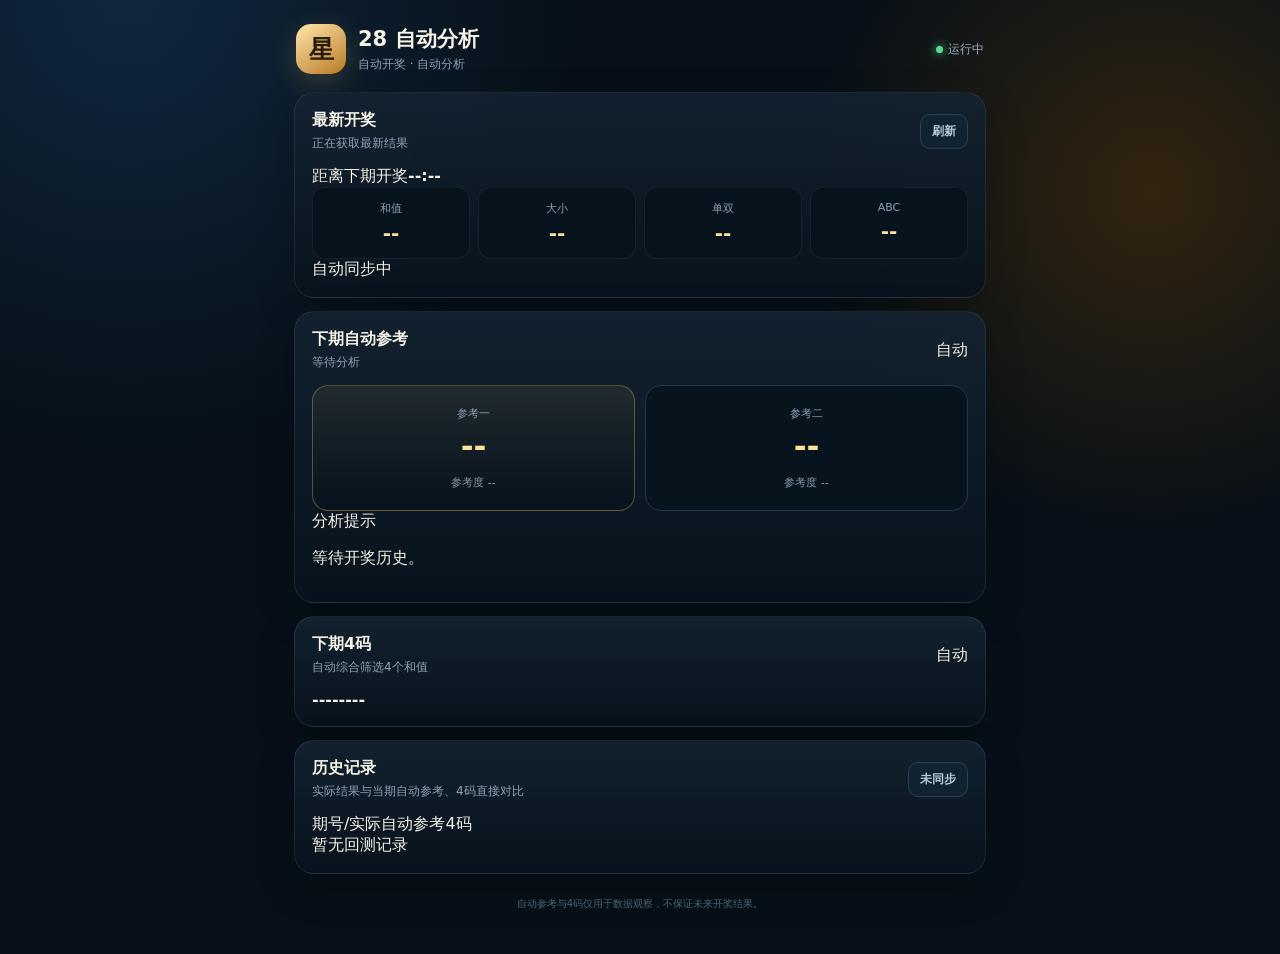
==== commit 1df70c4b: "Simplify UI to auto results, countdown, predictions and comparison history" ====
--- a/index.html
+++ b/index.html
@@ -1,87 +1,51 @@
 <!DOCTYPE html>
 <html lang="zh-CN">
 <head>
-  <meta charset="UTF-8" />
-  <meta name="viewport" content="width=device-width, initial-scale=1, viewport-fit=cover" />
-  <meta name="theme-color" content="#081018">
-  <meta name="apple-mobile-web-app-capable" content="yes">
-  <meta name="apple-mobile-web-app-status-bar-style" content="black-translucent">
-  <title>星哥 · 28自动分析</title>
-  <link rel="stylesheet" href="style.css" />
+<meta charset="UTF-8">
+<meta name="viewport" content="width=device-width,initial-scale=1,viewport-fit=cover">
+<meta name="theme-color" content="#081018">
+<meta name="apple-mobile-web-app-capable" content="yes">
+<title>星哥 · 28自动分析</title>
+<link rel="stylesheet" href="style.css">
 </head>
 <body>
-  <main class="app">
-    <header class="topbar">
-      <div class="brand"><div class="logo">星</div><div><h1>28 自动分析</h1><p>手机专用 · 自动同步</p></div></div>
-      <div class="online"><i></i>运行中</div>
-    </header>
+<main class="app">
+<header class="topbar"><div class="brand"><div class="logo">星</div><div><h1>28 自动分析</h1><p>自动开奖 · 自动分析</p></div></div><div class="online"><i></i><span id="onlineText">运行中</span></div></header>
 
-    <section class="card quick-card">
-      <div class="title-row">
-        <div><h2>最新一期</h2><p id="syncHint">自动同步最新开奖，也可手动录入</p></div>
-        <button id="syncBtn" class="mini">立即同步</button>
-      </div>
-      <div class="countdown-box"><span>距离下期开奖</span><strong id="countdown">--:--</strong><em id="nextIssue">下一期 --</em></div>
-      <div class="single-input-wrap">
-        <input id="quickInput" inputmode="numeric" autocomplete="off" placeholder="例如：9+6+0" aria-label="输入最新一期ABC" />
-        <button id="goBtn" class="go">分析</button>
-      </div>
-      <div class="abc-hint">支持格式：<b>960</b>、<b>9+6+0</b>、<b>9 6 0</b>、<b>9,6,0</b></div>
-      <div id="error" class="error"></div>
-    </section>
+<section class="card">
+  <div class="title-row"><div><h2>最新开奖</h2><p id="issueText">正在获取最新结果</p></div><button id="syncBtn" class="mini">刷新</button></div>
+  <div class="countdown"><span>距离下期开奖</span><strong id="countdown">--:--</strong></div>
+  <div class="four-grid">
+    <div class="metric"><span>和值</span><strong id="sum">--</strong></div>
+    <div class="metric"><span>大小</span><strong id="size">--</strong></div>
+    <div class="metric"><span>单双</span><strong id="oddEven">--</strong></div>
+    <div class="metric"><span>ABC</span><strong id="abc">--</strong></div>
+  </div>
+  <div id="syncHint" class="hint">自动同步中</div>
+</section>
 
-    <section class="card current-card">
-      <div class="title-row"><div><h2>本期结果</h2><p id="issueText">等待录入</p></div><span id="comboBadge" class="badge muted">--</span></div>
-      <div class="four-grid">
-        <div class="metric"><span>和值</span><strong id="sum">--</strong></div>
-        <div class="metric"><span>大小</span><strong id="size">--</strong></div>
-        <div class="metric"><span>单双</span><strong id="oddEven">--</strong></div>
-        <div class="metric"><span>ABC</span><strong id="abc">--</strong></div>
-      </div>
-    </section>
+<section class="card">
+  <div class="title-row"><div><h2>下期自动参考</h2><p id="nextIssueText">等待分析</p></div><span id="modelState" class="state">自动</span></div>
+  <div class="predictions">
+    <div class="prediction main-pick"><small>参考一</small><strong id="pick1">--</strong><span id="score1">参考度 --</span></div>
+    <div class="prediction"><small>参考二</small><strong id="pick2">--</strong><span id="score2">参考度 --</span></div>
+  </div>
+  <div class="reason"><span>分析提示</span><p id="reason">等待开奖历史。</p></div>
+</section>
 
-    <section class="card prediction-card">
-      <div class="title-row"><div><h2>下期自动参考</h2><p>根据最近历史走势自动更新</p></div><span id="modelState" class="model-state">待分析</span></div>
-      <div class="predictions">
-        <div class="prediction main-pick"><small>参考一</small><strong id="pick1">--</strong><span id="score1">参考度 --</span></div>
-        <div class="prediction"><small>参考二</small><strong id="pick2">--</strong><span id="score2">参考度 --</span></div>
-      </div>
-      <div class="reason-box"><span>自动分析</span><p id="reason">等待自动开奖数据。</p></div>
-    </section>
+<section class="card">
+  <div class="title-row"><div><h2>下期4码</h2><p>自动综合筛选4个和值</p></div><span class="state">自动</span></div>
+  <div id="fourCodes" class="codes"><b>--</b><b>--</b><b>--</b><b>--</b></div>
+</section>
 
-    <section class="card fourcode-card">
-      <div class="title-row"><div><h2>下期4码</h2><p>综合评分自动更新</p></div><span id="fourIssue" class="model-state">待分析</span></div>
-      <div id="fourCodes" class="four-codes"><b>--</b><b>--</b><b>--</b><b>--</b></div>
-    </section>
+<section class="card">
+  <div class="title-row"><div><h2>历史记录</h2><p>实际结果与当期自动参考、4码直接对比</p></div><span id="lastSync" class="mini">未同步</span></div>
+  <div class="history-head"><span>期号/实际</span><span>自动参考</span><span>4码</span></div>
+  <div id="historyList" class="history-list"><div class="empty">暂无回测记录</div></div>
+</section>
 
-    <section class="card">
-      <div class="title-row"><div><h2>近期走势</h2><p>最近 12 期 · 自动更新</p></div><span class="mini" id="lastSync">未同步</span></div>
-      <div id="trend" class="trend empty">暂无数据</div>
-    </section>
-
-    <section class="card">
-      <div class="title-row"><div><h2>回测统计</h2><p>自动参考 + 4码</p></div></div>
-      <div class="backtest-head"><span>类型</span><span>近10</span><span>近30</span><span>近100</span></div>
-      <div class="backtest-row"><b>自动参考</b><strong id="auto10">--</strong><strong id="auto30">--</strong><strong id="auto100">--</strong></div>
-      <div class="backtest-row"><b>4码</b><strong id="four10">--</strong><strong id="four30">--</strong><strong id="four100">--</strong></div>
-      <div id="backtestList" class="backtest-list"><div class="history-empty">暂无回测记录</div></div>
-    </section>
-
-    <section class="card">
-      <div class="title-row"><div><h2>自动统计</h2><p>读取自动开奖历史</p></div><span class="mini">后台数据</span></div>
-      <div class="stat-grid">
-        <div><span>记录</span><b id="total">0</b></div><div><span>大</span><b id="big">0</b></div><div><span>小</span><b id="small">0</b></div>
-        <div><span>单</span><b id="odd">0</b></div><div><span>双</span><b id="even">0</b></div><div><span>连开</span><b id="streak">--</b></div>
-      </div>
-    </section>
-
-    <section class="card history-card">
-      <div class="title-row"><div><h2>历史记录</h2><p>自动开奖记录</p></div></div>
-      <div id="historyList" class="history-list"><div class="history-empty">暂无记录</div></div>
-    </section>
-
-    <footer>数据分析仅供娱乐与走势观察，不代表未来开奖结果。</footer>
-  </main>
-  <script src="app.js"></script>
+<footer>自动参考与4码仅用于数据观察，不保证未来开奖结果。</footer>
+</main>
+<script src="app.js"></script>
 </body>
-</html>
+</html>
--- a/style.css
+++ b/style.css
@@ -1,41 +1,15 @@
 *{box-sizing:border-box}
-:root{
-  --bg:#071018;
-  --card:rgba(13,25,37,.86);
-  --line:rgba(255,255,255,.08);
-  --text:#f7f2e6;
-  --muted:#8ea1b5;
-  --gold:#f7c96e;
-  --gold2:#ffdf9a;
-  --red:#ff6b6b;
-}
-body{
-  margin:0;
-  min-height:100vh;
-  font-family:Inter,"Microsoft YaHei",system-ui,sans-serif;
-  color:var(--text);
-  background:radial-gradient(circle at 10% 0%,#10273e 0%,transparent 30%),
-             radial-gradient(circle at 90% 20%,#33240f 0%,transparent 25%), var(--bg);
-}
-.bg-glow{position:fixed;width:300px;height:300px;filter:blur(100px);opacity:.18;pointer-events:none}
-.glow-1{background:#f7c96e;right:5%;top:8%}
-.glow-2{background:#1c8dff;left:2%;bottom:5%}
-.app{width:min(720px,100%);margin:0 auto;padding:18px 14px calc(34px + env(safe-area-inset-bottom))}
-.topbar{display:flex;align-items:center;justify-content:space-between;padding:6px 2px 18px}
-.brand{display:flex;align-items:center;gap:12px}
-.logo{width:50px;height:50px;border-radius:15px;display:grid;place-items:center;color:#261a06;font-size:25px;font-weight:900;background:linear-gradient(145deg,#ffe6aa,#b97925);box-shadow:0 8px 28px rgba(245,201,111,.2)}
-h1{font-size:21px;margin:0 0 3px}.brand p,.title-row p{margin:0;color:var(--muted);font-size:12px}.online{font-size:12px;color:#9cb0c0}.online i{display:inline-block;width:7px;height:7px;border-radius:50%;margin-right:5px;background:#54df91;box-shadow:0 0 10px #54df91}
-.card{background:linear-gradient(180deg,rgba(20,35,50,.9),rgba(9,19,29,.9));border:1px solid var(--line);border-radius:20px;padding:17px;margin-bottom:13px;box-shadow:0 14px 40px rgba(0,0,0,.2);backdrop-filter:blur(15px)}
-.title-row{display:flex;justify-content:space-between;align-items:center;gap:10px;margin-bottom:14px}.title-row h2{font-size:16px;margin:0 0 4px}.mini{border:1px solid #294255;background:#102331;color:#b9c9d5;border-radius:10px;padding:8px 11px;font-size:12px;font-weight:700}
-.single-input-wrap{display:flex;gap:9px}.single-input-wrap input{flex:1;min-width:0;height:58px;border-radius:14px;border:1px solid #2a4357;background:#06111a;color:var(--gold2);font-size:24px;font-weight:800;letter-spacing:2px;padding:0 15px;outline:none}.single-input-wrap input:focus{border-color:#bd8c42;box-shadow:0 0 0 3px rgba(245,201,111,.07)}
-.go{width:86px;border:0;border-radius:14px;font-weight:900;color:#261a06;background:linear-gradient(145deg,#ffe4a0,#c4862f)}.abc-hint{font-size:11px;color:#6f8495;margin-top:9px}.abc-hint b{color:#aebfca}.error{min-height:16px;font-size:12px;color:var(--red);margin-top:5px}
-.badge{min-width:58px;text-align:center;border-radius:999px;padding:8px 10px;font-size:13px;font-weight:900;border:1px solid rgba(245,201,111,.2);color:var(--gold2);background:rgba(245,201,111,.08)}.badge.muted{color:#74899a;background:#10202d;border-color:#213747}
-.four-grid{display:grid;grid-template-columns:repeat(4,1fr);gap:8px}.metric{min-width:0;text-align:center;background:#07131c;border:1px solid rgba(255,255,255,.06);border-radius:13px;padding:13px 4px}.metric span{display:block;color:var(--muted);font-size:11px;margin-bottom:5px}.metric strong{font-size:20px;color:var(--gold2);white-space:nowrap}
-.predictions{display:grid;grid-template-columns:1fr 1fr;gap:10px}.prediction{text-align:center;border:1px solid #21384a;background:#07141e;border-radius:16px;padding:20px 8px}.prediction.main-pick{border-color:rgba(245,201,111,.33);background:linear-gradient(180deg,rgba(245,201,111,.08),#07141e)}.prediction small{display:block;color:var(--muted);font-size:11px}.prediction strong{display:block;color:var(--gold2);font-size:31px;margin:7px 0}.prediction span{font-size:11px;color:#8799a8}.model-state{color:#54df91;font-size:11px;border:1px solid rgba(84,220,148,.18);padding:7px 9px;border-radius:999px;background:rgba(84,220,148,.05)}
-.reason-box{margin-top:11px;background:#08151f;border-radius:13px;padding:11px 12px;border:1px solid rgba(255,255,255,.05)}.reason-box span{font-size:11px;color:var(--gold)}.reason-box p{font-size:12px;color:#9baebb;line-height:1.6;margin:4px 0 0}
+:root{--bg:#071018;--card:rgba(13,25,37,.86);--line:rgba(255,255,255,.08);--text:#f7f2e6;--muted:#8ea1b5;--gold:#f7c96e;--gold2:#ffdf9a;--red:#ff6b6b;--green:#54df91}
+body{margin:0;min-height:100vh;font-family:Inter,"Microsoft YaHei",system-ui,sans-serif;color:var(--text);background:radial-gradient(circle at 10% 0%,#10273e 0%,transparent 30%),radial-gradient(circle at 90% 20%,#33240f 0%,transparent 25%),var(--bg)}
+.app{width:min(720px,100%);margin:0 auto;padding:18px 14px calc(34px + env(safe-area-inset-bottom))}.topbar{display:flex;align-items:center;justify-content:space-between;padding:6px 2px 18px}.brand{display:flex;align-items:center;gap:12px}.logo{width:50px;height:50px;border-radius:15px;display:grid;place-items:center;color:#261a06;font-size:25px;font-weight:900;background:linear-gradient(145deg,#ffe6aa,#b97925);box-shadow:0 8px 28px rgba(245,201,111,.2)}h1{font-size:21px;margin:0 0 3px}.brand p,.title-row p{margin:0;color:var(--muted);font-size:12px}.online{font-size:12px;color:#9cb0c0}.online i{display:inline-block;width:7px;height:7px;border-radius:50%;margin-right:5px;background:var(--green);box-shadow:0 0 10px var(--green)}
+.card{background:linear-gradient(180deg,rgba(20,35,50,.9),rgba(9,19,29,.9));border:1px solid var(--line);border-radius:20px;padding:17px;margin-bottom:13px;box-shadow:0 14px 40px rgba(0,0,0,.2);backdrop-filter:blur(15px)}.title-row{display:flex;justify-content:space-between;align-items:center;gap:10px;margin-bottom:14px}.title-row h2{font-size:16px;margin:0 0 4px}.mini{border:1px solid #294255;background:#102331;color:#b9c9d5;border-radius:10px;padding:8px 11px;font-size:12px;font-weight:700}
+.countdown-box{display:grid;grid-template-columns:1fr auto;align-items:end;gap:2px 10px;margin-bottom:13px;padding:12px 14px;border-radius:14px;background:linear-gradient(180deg,rgba(245,201,110,.08),#07141e);border:1px solid rgba(245,201,110,.22)}.countdown-box span{font-size:11px;color:var(--muted)}.countdown-box strong{grid-row:1/3;grid-column:2;font-size:28px;color:var(--gold2);letter-spacing:1px}.countdown-box em{font-style:normal;font-size:11px;color:#91a3b1}
+.single-input-wrap{display:flex;gap:9px}.single-input-wrap input{flex:1;min-width:0;height:58px;border-radius:14px;border:1px solid #2a4357;background:#06111a;color:var(--gold2);font-size:24px;font-weight:800;letter-spacing:2px;padding:0 15px;outline:none}.single-input-wrap input:focus{border-color:#bd8c42;box-shadow:0 0 0 3px rgba(245,201,111,.07)}.go{width:86px;border:0;border-radius:14px;font-weight:900;color:#261a06;background:linear-gradient(145deg,#ffe4a0,#c4862f)}.abc-hint{font-size:11px;color:#6f8495;margin-top:9px}.abc-hint b{color:#aebfca}.error{min-height:16px;font-size:12px;color:var(--red);margin-top:5px}
+.badge{min-width:58px;text-align:center;border-radius:999px;padding:8px 10px;font-size:13px;font-weight:900;border:1px solid rgba(245,201,111,.2);color:var(--gold2);background:rgba(245,201,111,.08)}.badge.muted{color:#74899a;background:#10202d;border-color:#213747}.four-grid{display:grid;grid-template-columns:repeat(4,1fr);gap:8px}.metric{min-width:0;text-align:center;background:#07131c;border:1px solid rgba(255,255,255,.06);border-radius:13px;padding:13px 4px}.metric span{display:block;color:var(--muted);font-size:11px;margin-bottom:5px}.metric strong{font-size:20px;color:var(--gold2);white-space:nowrap}
+.predictions{display:grid;grid-template-columns:1fr 1fr;gap:10px}.prediction{text-align:center;border:1px solid #21384a;background:#07141e;border-radius:16px;padding:20px 8px}.prediction.main-pick{border-color:rgba(245,201,111,.33);background:linear-gradient(180deg,rgba(245,201,111,.08),#07141e)}.prediction small{display:block;color:var(--muted);font-size:11px}.prediction strong{display:block;color:var(--gold2);font-size:31px;margin:7px 0}.prediction span{font-size:11px;color:#8799a8}.model-state{color:var(--green);font-size:11px;border:1px solid rgba(84,220,148,.18);padding:7px 9px;border-radius:999px;background:rgba(84,220,148,.05)}.reason-box{margin-top:11px;background:#08151f;border-radius:13px;padding:11px 12px;border:1px solid rgba(255,255,255,.05)}.reason-box span{font-size:11px;color:var(--gold)}.reason-box p{font-size:12px;color:#9baebb;line-height:1.6;margin:4px 0 0}
+.four-codes{display:grid;grid-template-columns:repeat(4,1fr);gap:9px}.four-codes b{display:grid;place-items:center;height:54px;border-radius:14px;background:linear-gradient(145deg,#ffe4a0,#c4862f);color:#261a06;font-size:22px}
 .trend{display:grid;grid-template-columns:repeat(6,1fr);gap:7px}.trend.empty{display:block;color:#6c8192;font-size:12px;padding:8px 0}.ball{min-width:0;padding:9px 2px;text-align:center;border-radius:11px;background:#07141e;border:1px solid rgba(255,255,255,.06)}.ball b{display:block;color:var(--gold2);font-size:16px;margin-bottom:3px}.ball span{font-size:9px;color:#91a3b1}
-.stat-grid{display:grid;grid-template-columns:repeat(3,1fr);gap:8px}.stat-grid div{text-align:center;background:#07141e;border:1px solid rgba(255,255,255,.05);border-radius:12px;padding:12px 5px}.stat-grid span{display:block;color:var(--muted);font-size:10px}.stat-grid b{display:block;color:var(--gold2);font-size:18px;margin-top:4px}
-.history-list{display:flex;flex-direction:column;gap:7px}.history-item{display:grid;grid-template-columns:70px 1fr 40px 50px 88px;align-items:center;gap:6px;background:#07141e;border:1px solid rgba(255,255,255,.05);border-radius:12px;padding:9px 10px;font-size:11px}.history-item .num{color:#6f8495}.history-item .abc{font-weight:700;color:#dbe5eb}.history-item .sum{font-size:15px;font-weight:900;color:var(--gold2)}.history-item .combo{font-weight:800;text-align:center}.history-item .pred{text-align:right;color:#879aaa;white-space:nowrap}.history-empty{color:#6f8495;font-size:12px;padding:9px 0}
-footer{text-align:center;color:#516777;font-size:10px;line-height:1.5;padding:9px 8px}
-@media(max-width:420px){.app{padding-left:10px;padding-right:10px}.card{padding:15px}.four-grid{gap:6px}.metric strong{font-size:18px}.trend{grid-template-columns:repeat(6,1fr);gap:5px}.history-item{grid-template-columns:62px 1fr 36px 44px 76px;padding-left:8px;padding-right:8px}}
-@media(max-width:350px){.online{display:none}.single-input-wrap input{font-size:20px}.prediction strong{font-size:27px}.history-item{grid-template-columns:54px 1fr 34px 42px}.history-item .pred{display:none}}
+.backtest-head,.backtest-row{display:grid;grid-template-columns:1.4fr repeat(3,1fr);gap:6px;align-items:center;text-align:center}.backtest-head{color:#7f94a3;font-size:10px;padding:0 6px 6px}.backtest-row{background:#07141e;border:1px solid rgba(255,255,255,.05);border-radius:12px;padding:11px 6px;margin-bottom:7px}.backtest-row b{font-size:11px;text-align:left}.backtest-row strong{font-size:14px;color:var(--gold2)}.backtest-list{display:flex;flex-direction:column;gap:6px;margin-top:11px}.bt-item{display:grid;grid-template-columns:68px 1fr 44px 1fr 44px;gap:5px;align-items:center;background:#07141e;border:1px solid rgba(255,255,255,.05);border-radius:11px;padding:9px 7px;font-size:10px}.bt-item .iss{color:#718899}.bt-item .preds{color:#c7d3db}.bt-item .judge{text-align:center;font-weight:900}.judge.ok{color:var(--green)}.judge.bad{color:#ff8b8b}.judge.wait{color:#ffbf75}
+.stat-grid{display:grid;grid-template-columns:repeat(3,1fr);gap:8px}.stat-grid div{text-align:center;background:#07141e;border:1px solid rgba(255,255,255,.05);border-radius:12px;padding:12px 5px}.stat-grid span{display:block;color:var(--muted);font-size:10px}.stat-grid b{display:block;color:var(--gold2);font-size:18px;margin-top:4px}.history-list{display:flex;flex-direction:column;gap:7px}.history-item{display:grid;grid-template-columns:70px 1fr 40px 50px 88px;align-items:center;gap:6px;background:#07141e;border:1px solid rgba(255,255,255,.05);border-radius:12px;padding:9px 10px;font-size:11px}.history-item .num{color:#6f8495}.history-item .abc{font-weight:700;color:#dbe5eb}.history-item .sum{font-size:15px;font-weight:900;color:var(--gold2)}.history-item .combo{font-weight:800;text-align:center}.history-item .pred{text-align:right;color:#879aaa;white-space:nowrap}.history-empty{color:#6f8495;font-size:12px;padding:9px 0}footer{text-align:center;color:#516777;font-size:10px;line-height:1.5;padding:9px 8px}
+@media(max-width:420px){.app{padding-left:10px;padding-right:10px}.card{padding:15px}.four-grid{gap:6px}.metric strong{font-size:18px}.trend{grid-template-columns:repeat(6,1fr);gap:5px}.history-item{grid-template-columns:62px 1fr 36px 44px 76px;padding-left:8px;padding-right:8px}.bt-item{grid-template-columns:60px 1fr 34px 1fr 34px}.countdown-box strong{font-size:25px}}
+@media(max-width:350px){.online{display:none}.single-input-wrap input{font-size:20px}.prediction strong{font-size:27px}.history-item{grid-template-columns:54px 1fr 34px 42px}.history-item .pred{display:none}.bt-item{grid-template-columns:54px 1fr 32px 1fr 32px}}
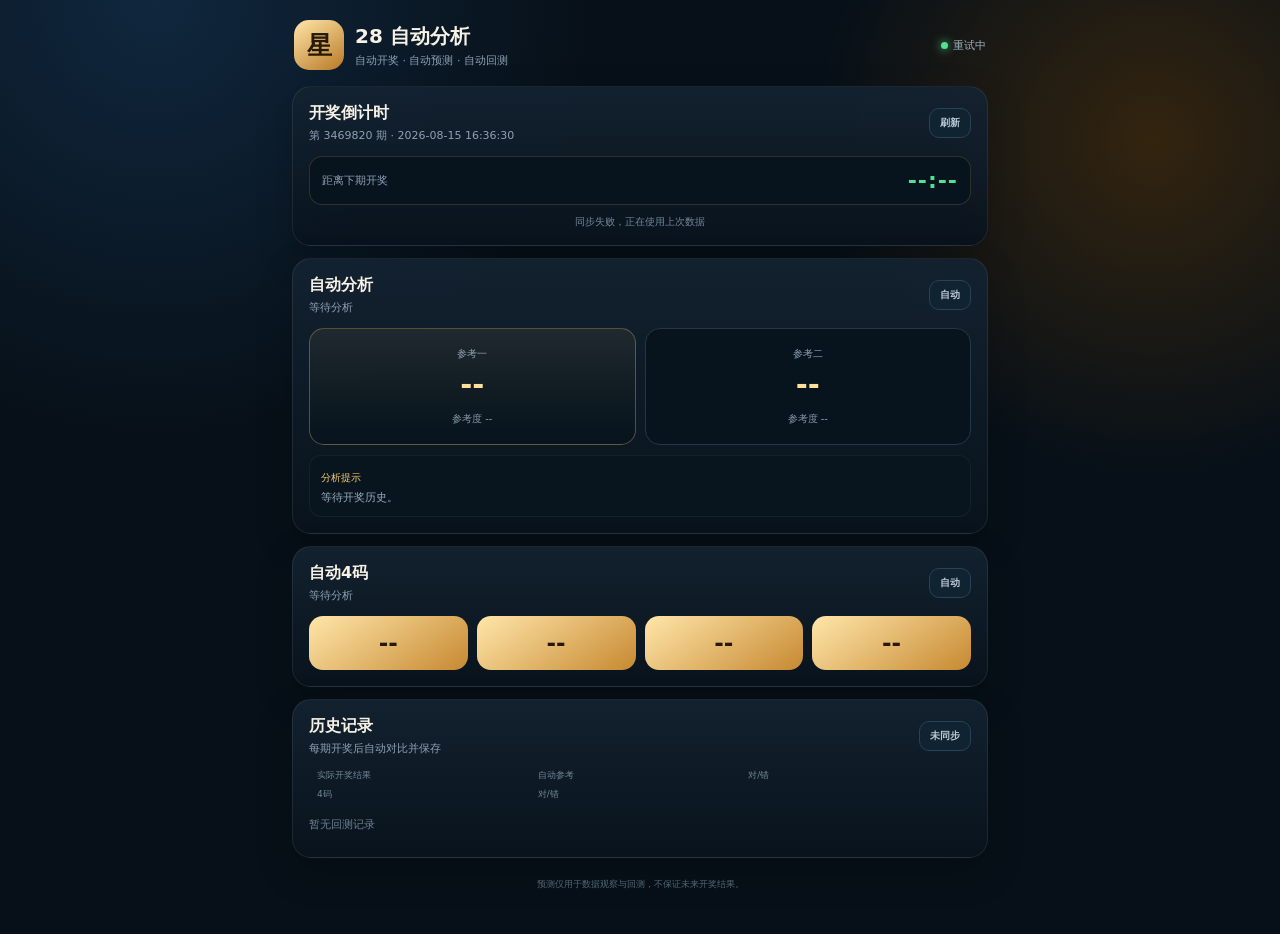
==== commit b749294e: "Simplify UI to countdown, auto analysis, 4-code and fixed comparison history" ====
--- a/index.html
+++ b/index.html
@@ -10,22 +10,19 @@
 </head>
 <body>
 <main class="app">
-<header class="topbar"><div class="brand"><div class="logo">星</div><div><h1>28 自动分析</h1><p>自动开奖 · 自动分析</p></div></div><div class="online"><i></i><span id="onlineText">运行中</span></div></header>
+<header class="topbar">
+  <div class="brand"><div class="logo">星</div><div><h1>28 自动分析</h1><p>自动开奖 · 自动预测 · 自动回测</p></div></div>
+  <div class="online"><i></i><span id="onlineText">运行中</span></div>
+</header>
 
-<section class="card">
-  <div class="title-row"><div><h2>最新开奖</h2><p id="issueText">正在获取最新结果</p></div><button id="syncBtn" class="mini">刷新</button></div>
+<section class="card countdown-card">
+  <div class="title-row"><div><h2>开奖倒计时</h2><p id="issueText">正在获取最新开奖</p></div><button id="syncBtn" class="mini">刷新</button></div>
   <div class="countdown"><span>距离下期开奖</span><strong id="countdown">--:--</strong></div>
-  <div class="four-grid">
-    <div class="metric"><span>和值</span><strong id="sum">--</strong></div>
-    <div class="metric"><span>大小</span><strong id="size">--</strong></div>
-    <div class="metric"><span>单双</span><strong id="oddEven">--</strong></div>
-    <div class="metric"><span>ABC</span><strong id="abc">--</strong></div>
-  </div>
   <div id="syncHint" class="hint">自动同步中</div>
 </section>
 
 <section class="card">
-  <div class="title-row"><div><h2>下期自动参考</h2><p id="nextIssueText">等待分析</p></div><span id="modelState" class="state">自动</span></div>
+  <div class="title-row"><div><h2>自动分析</h2><p id="nextIssueText">等待分析</p></div><span class="state">自动</span></div>
   <div class="predictions">
     <div class="prediction main-pick"><small>参考一</small><strong id="pick1">--</strong><span id="score1">参考度 --</span></div>
     <div class="prediction"><small>参考二</small><strong id="pick2">--</strong><span id="score2">参考度 --</span></div>
@@ -34,17 +31,19 @@
 </section>
 
 <section class="card">
-  <div class="title-row"><div><h2>下期4码</h2><p>自动综合筛选4个和值</p></div><span class="state">自动</span></div>
+  <div class="title-row"><div><h2>自动4码</h2><p id="fourIssueText">等待分析</p></div><span class="state">自动</span></div>
   <div id="fourCodes" class="codes"><b>--</b><b>--</b><b>--</b><b>--</b></div>
 </section>
 
-<section class="card">
-  <div class="title-row"><div><h2>历史记录</h2><p>实际结果与当期自动参考、4码直接对比</p></div><span id="lastSync" class="mini">未同步</span></div>
-  <div class="history-head"><span>期号/实际</span><span>自动参考</span><span>4码</span></div>
+<section class="card history-card">
+  <div class="title-row"><div><h2>历史记录</h2><p>每期开奖后自动对比并保存</p></div><span id="lastSync" class="mini">未同步</span></div>
+  <div class="history-head">
+    <span>实际开奖结果</span><span>自动参考</span><span>对/错</span><span>4码</span><span>对/错</span>
+  </div>
   <div id="historyList" class="history-list"><div class="empty">暂无回测记录</div></div>
 </section>
 
-<footer>自动参考与4码仅用于数据观察，不保证未来开奖结果。</footer>
+<footer>预测仅用于数据观察与回测，不保证未来开奖结果。</footer>
 </main>
 <script src="app.js"></script>
 </body>
--- a/style.css
+++ b/style.css
@@ -1,15 +1 @@
-*{box-sizing:border-box}
-:root{--bg:#071018;--card:rgba(13,25,37,.86);--line:rgba(255,255,255,.08);--text:#f7f2e6;--muted:#8ea1b5;--gold:#f7c96e;--gold2:#ffdf9a;--red:#ff6b6b;--green:#54df91}
-body{margin:0;min-height:100vh;font-family:Inter,"Microsoft YaHei",system-ui,sans-serif;color:var(--text);background:radial-gradient(circle at 10% 0%,#10273e 0%,transparent 30%),radial-gradient(circle at 90% 20%,#33240f 0%,transparent 25%),var(--bg)}
-.app{width:min(720px,100%);margin:0 auto;padding:18px 14px calc(34px + env(safe-area-inset-bottom))}.topbar{display:flex;align-items:center;justify-content:space-between;padding:6px 2px 18px}.brand{display:flex;align-items:center;gap:12px}.logo{width:50px;height:50px;border-radius:15px;display:grid;place-items:center;color:#261a06;font-size:25px;font-weight:900;background:linear-gradient(145deg,#ffe6aa,#b97925);box-shadow:0 8px 28px rgba(245,201,111,.2)}h1{font-size:21px;margin:0 0 3px}.brand p,.title-row p{margin:0;color:var(--muted);font-size:12px}.online{font-size:12px;color:#9cb0c0}.online i{display:inline-block;width:7px;height:7px;border-radius:50%;margin-right:5px;background:var(--green);box-shadow:0 0 10px var(--green)}
-.card{background:linear-gradient(180deg,rgba(20,35,50,.9),rgba(9,19,29,.9));border:1px solid var(--line);border-radius:20px;padding:17px;margin-bottom:13px;box-shadow:0 14px 40px rgba(0,0,0,.2);backdrop-filter:blur(15px)}.title-row{display:flex;justify-content:space-between;align-items:center;gap:10px;margin-bottom:14px}.title-row h2{font-size:16px;margin:0 0 4px}.mini{border:1px solid #294255;background:#102331;color:#b9c9d5;border-radius:10px;padding:8px 11px;font-size:12px;font-weight:700}
-.countdown-box{display:grid;grid-template-columns:1fr auto;align-items:end;gap:2px 10px;margin-bottom:13px;padding:12px 14px;border-radius:14px;background:linear-gradient(180deg,rgba(245,201,110,.08),#07141e);border:1px solid rgba(245,201,110,.22)}.countdown-box span{font-size:11px;color:var(--muted)}.countdown-box strong{grid-row:1/3;grid-column:2;font-size:28px;color:var(--gold2);letter-spacing:1px}.countdown-box em{font-style:normal;font-size:11px;color:#91a3b1}
-.single-input-wrap{display:flex;gap:9px}.single-input-wrap input{flex:1;min-width:0;height:58px;border-radius:14px;border:1px solid #2a4357;background:#06111a;color:var(--gold2);font-size:24px;font-weight:800;letter-spacing:2px;padding:0 15px;outline:none}.single-input-wrap input:focus{border-color:#bd8c42;box-shadow:0 0 0 3px rgba(245,201,111,.07)}.go{width:86px;border:0;border-radius:14px;font-weight:900;color:#261a06;background:linear-gradient(145deg,#ffe4a0,#c4862f)}.abc-hint{font-size:11px;color:#6f8495;margin-top:9px}.abc-hint b{color:#aebfca}.error{min-height:16px;font-size:12px;color:var(--red);margin-top:5px}
-.badge{min-width:58px;text-align:center;border-radius:999px;padding:8px 10px;font-size:13px;font-weight:900;border:1px solid rgba(245,201,111,.2);color:var(--gold2);background:rgba(245,201,111,.08)}.badge.muted{color:#74899a;background:#10202d;border-color:#213747}.four-grid{display:grid;grid-template-columns:repeat(4,1fr);gap:8px}.metric{min-width:0;text-align:center;background:#07131c;border:1px solid rgba(255,255,255,.06);border-radius:13px;padding:13px 4px}.metric span{display:block;color:var(--muted);font-size:11px;margin-bottom:5px}.metric strong{font-size:20px;color:var(--gold2);white-space:nowrap}
-.predictions{display:grid;grid-template-columns:1fr 1fr;gap:10px}.prediction{text-align:center;border:1px solid #21384a;background:#07141e;border-radius:16px;padding:20px 8px}.prediction.main-pick{border-color:rgba(245,201,111,.33);background:linear-gradient(180deg,rgba(245,201,111,.08),#07141e)}.prediction small{display:block;color:var(--muted);font-size:11px}.prediction strong{display:block;color:var(--gold2);font-size:31px;margin:7px 0}.prediction span{font-size:11px;color:#8799a8}.model-state{color:var(--green);font-size:11px;border:1px solid rgba(84,220,148,.18);padding:7px 9px;border-radius:999px;background:rgba(84,220,148,.05)}.reason-box{margin-top:11px;background:#08151f;border-radius:13px;padding:11px 12px;border:1px solid rgba(255,255,255,.05)}.reason-box span{font-size:11px;color:var(--gold)}.reason-box p{font-size:12px;color:#9baebb;line-height:1.6;margin:4px 0 0}
-.four-codes{display:grid;grid-template-columns:repeat(4,1fr);gap:9px}.four-codes b{display:grid;place-items:center;height:54px;border-radius:14px;background:linear-gradient(145deg,#ffe4a0,#c4862f);color:#261a06;font-size:22px}
-.trend{display:grid;grid-template-columns:repeat(6,1fr);gap:7px}.trend.empty{display:block;color:#6c8192;font-size:12px;padding:8px 0}.ball{min-width:0;padding:9px 2px;text-align:center;border-radius:11px;background:#07141e;border:1px solid rgba(255,255,255,.06)}.ball b{display:block;color:var(--gold2);font-size:16px;margin-bottom:3px}.ball span{font-size:9px;color:#91a3b1}
-.backtest-head,.backtest-row{display:grid;grid-template-columns:1.4fr repeat(3,1fr);gap:6px;align-items:center;text-align:center}.backtest-head{color:#7f94a3;font-size:10px;padding:0 6px 6px}.backtest-row{background:#07141e;border:1px solid rgba(255,255,255,.05);border-radius:12px;padding:11px 6px;margin-bottom:7px}.backtest-row b{font-size:11px;text-align:left}.backtest-row strong{font-size:14px;color:var(--gold2)}.backtest-list{display:flex;flex-direction:column;gap:6px;margin-top:11px}.bt-item{display:grid;grid-template-columns:68px 1fr 44px 1fr 44px;gap:5px;align-items:center;background:#07141e;border:1px solid rgba(255,255,255,.05);border-radius:11px;padding:9px 7px;font-size:10px}.bt-item .iss{color:#718899}.bt-item .preds{color:#c7d3db}.bt-item .judge{text-align:center;font-weight:900}.judge.ok{color:var(--green)}.judge.bad{color:#ff8b8b}.judge.wait{color:#ffbf75}
-.stat-grid{display:grid;grid-template-columns:repeat(3,1fr);gap:8px}.stat-grid div{text-align:center;background:#07141e;border:1px solid rgba(255,255,255,.05);border-radius:12px;padding:12px 5px}.stat-grid span{display:block;color:var(--muted);font-size:10px}.stat-grid b{display:block;color:var(--gold2);font-size:18px;margin-top:4px}.history-list{display:flex;flex-direction:column;gap:7px}.history-item{display:grid;grid-template-columns:70px 1fr 40px 50px 88px;align-items:center;gap:6px;background:#07141e;border:1px solid rgba(255,255,255,.05);border-radius:12px;padding:9px 10px;font-size:11px}.history-item .num{color:#6f8495}.history-item .abc{font-weight:700;color:#dbe5eb}.history-item .sum{font-size:15px;font-weight:900;color:var(--gold2)}.history-item .combo{font-weight:800;text-align:center}.history-item .pred{text-align:right;color:#879aaa;white-space:nowrap}.history-empty{color:#6f8495;font-size:12px;padding:9px 0}footer{text-align:center;color:#516777;font-size:10px;line-height:1.5;padding:9px 8px}
-@media(max-width:420px){.app{padding-left:10px;padding-right:10px}.card{padding:15px}.four-grid{gap:6px}.metric strong{font-size:18px}.trend{grid-template-columns:repeat(6,1fr);gap:5px}.history-item{grid-template-columns:62px 1fr 36px 44px 76px;padding-left:8px;padding-right:8px}.bt-item{grid-template-columns:60px 1fr 34px 1fr 34px}.countdown-box strong{font-size:25px}}
-@media(max-width:350px){.online{display:none}.single-input-wrap input{font-size:20px}.prediction strong{font-size:27px}.history-item{grid-template-columns:54px 1fr 34px 42px}.history-item .pred{display:none}.bt-item{grid-template-columns:54px 1fr 32px 1fr 32px}}
+*{box-sizing:border-box}:root{--bg:#071018;--card:rgba(13,25,37,.9);--line:rgba(255,255,255,.08);--text:#f7f2e6;--muted:#8ea1b5;--gold:#f7c96e;--gold2:#ffdf9a;--green:#54df91;--red:#ff7474}body{margin:0;min-height:100vh;font-family:Inter,"Microsoft YaHei",system-ui,sans-serif;color:var(--text);background:radial-gradient(circle at 12% 0%,#10273e 0%,transparent 30%),radial-gradient(circle at 90% 15%,#33240f 0%,transparent 24%),var(--bg)}.app{width:min(720px,100%);margin:auto;padding:16px 12px calc(34px + env(safe-area-inset-bottom))}.topbar{display:flex;justify-content:space-between;align-items:center;padding:4px 2px 16px}.brand{display:flex;align-items:center;gap:11px}.logo{width:50px;height:50px;border-radius:15px;display:grid;place-items:center;background:linear-gradient(145deg,#ffe6aa,#b97925);color:#261a06;font-size:25px;font-weight:900}.brand h1{font-size:20px;margin:0 0 3px}.brand p,.title-row p{margin:0;font-size:11px;color:var(--muted)}.online{font-size:11px;color:#9fb2c0}.online i{display:inline-block;width:7px;height:7px;border-radius:50%;margin-right:5px;background:var(--green);box-shadow:0 0 10px var(--green)}.card{background:linear-gradient(180deg,rgba(20,35,50,.92),rgba(9,19,29,.92));border:1px solid var(--line);border-radius:19px;padding:16px;margin-bottom:12px;box-shadow:0 14px 38px rgba(0,0,0,.2)}.title-row{display:flex;justify-content:space-between;align-items:center;gap:10px;margin-bottom:13px}.title-row h2{font-size:16px;margin:0 0 4px}.mini,.state{border:1px solid #294255;background:#102331;color:#b9c9d5;border-radius:10px;padding:7px 10px;font-size:10px;font-weight:800}.countdown{display:flex;justify-content:space-between;align-items:center;background:#07141d;border:1px solid rgba(245,201,111,.16);border-radius:13px;padding:11px 12px;margin-bottom:10px}.countdown span{font-size:11px;color:var(--muted)}.countdown strong{font-size:22px;color:var(--green);letter-spacing:1px}.four-grid{display:grid;grid-template-columns:repeat(4,1fr);gap:7px}.metric{text-align:center;background:#07141d;border:1px solid rgba(255,255,255,.05);border-radius:12px;padding:12px 4px}.metric span{display:block;color:var(--muted);font-size:10px;margin-bottom:4px}.metric strong{font-size:18px;color:var(--gold2)}.hint{font-size:10px;color:#718898;text-align:center;margin-top:9px}.predictions{display:grid;grid-template-columns:1fr 1fr;gap:9px}.prediction{text-align:center;background:#07141d;border:1px solid #21384a;border-radius:15px;padding:18px 7px}.prediction.main-pick{border-color:rgba(245,201,111,.32);background:linear-gradient(180deg,rgba(245,201,111,.07),#07141d)}.prediction small{display:block;font-size:10px;color:var(--muted)}.prediction strong{display:block;font-size:29px;color:var(--gold2);margin:6px 0}.prediction span{font-size:10px;color:#8799a8}.reason{margin-top:10px;background:#08151f;border:1px solid rgba(255,255,255,.05);border-radius:12px;padding:10px 11px}.reason span{font-size:10px;color:var(--gold)}.reason p{font-size:11px;color:#9baebb;line-height:1.55;margin:4px 0 0}.codes{display:grid;grid-template-columns:repeat(4,1fr);gap:9px}.codes b{height:54px;display:grid;place-items:center;border-radius:14px;background:linear-gradient(145deg,#ffe6aa,#c78931);color:#271a05;font-size:23px}.history-head{display:grid;grid-template-columns:1.05fr 1fr 1.05fr;gap:6px;padding:0 8px 7px;color:#708696;font-size:9px}.history-list{display:flex;flex-direction:column;gap:7px}.history-row{display:grid;grid-template-columns:1.05fr 1fr 1.05fr;gap:6px;align-items:center;background:#07141d;border:1px solid rgba(255,255,255,.05);border-radius:12px;padding:9px 8px}.actual strong{display:block;font-size:10px;color:#7890a0}.actual span{display:block;font-size:10px;color:#dbe5eb;margin-top:3px}.compare{min-width:0}.compare span{display:block;font-size:10px;color:#dbe5eb;white-space:nowrap;overflow:hidden;text-overflow:ellipsis}.compare em{display:inline-block;margin-top:5px;border-radius:999px;padding:3px 8px;font-size:10px;font-style:normal;font-weight:900}.compare em.ok{color:var(--green);background:rgba(84,223,145,.08)}.compare em.bad{color:var(--red);background:rgba(255,116,116,.08)}.compare em.wait{color:#f5b66c;background:rgba(245,182,108,.08)}.empty{font-size:11px;color:#6d8292;padding:9px 0}footer{text-align:center;color:#516777;font-size:9px;line-height:1.5;padding:8px}@media(max-width:420px){.app{padding-left:9px;padding-right:9px}.card{padding:14px}.metric strong{font-size:16px}.codes b{height:50px;font-size:21px}.history-row,.history-head{grid-template-columns:1.12fr .95fr 1.08fr}.compare span,.actual span{font-size:9px}}
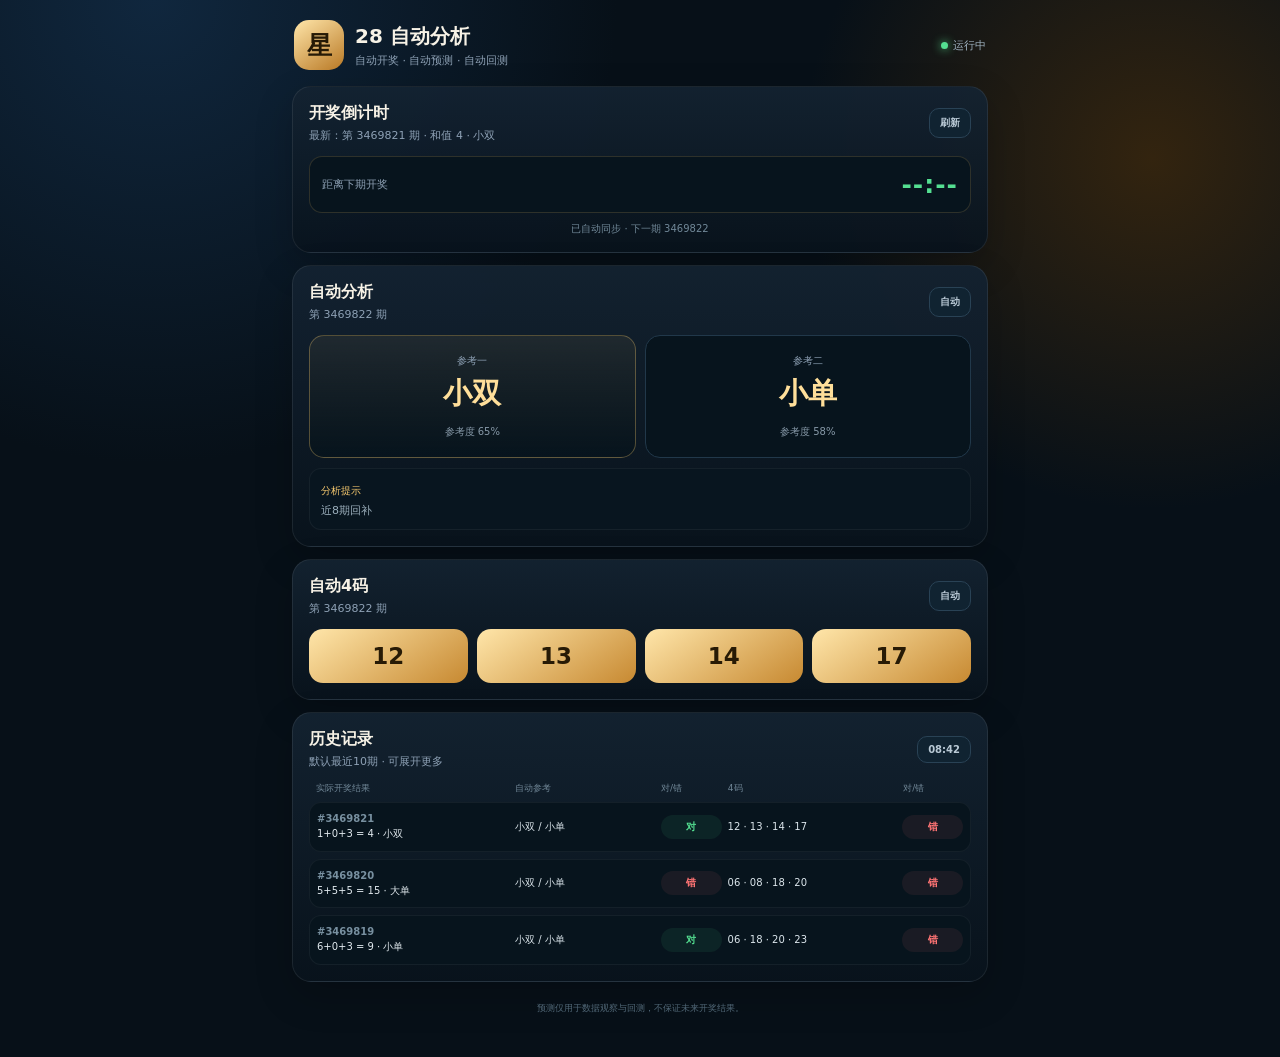
==== commit 5162e425: "Add expandable lightweight history view" ====
--- a/index.html
+++ b/index.html
@@ -18,7 +18,7 @@
 <section class="card countdown-card">
   <div class="title-row"><div><h2>开奖倒计时</h2><p id="issueText">正在获取最新开奖</p></div><button id="syncBtn" class="mini">刷新</button></div>
   <div class="countdown"><span>距离下期开奖</span><strong id="countdown">--:--</strong></div>
-  <div id="syncHint" class="hint">自动同步中</div>
+  <div id="syncHint" class="hint">正在检测最新数据</div>
 </section>
 
 <section class="card">
@@ -36,11 +36,10 @@
 </section>
 
 <section class="card history-card">
-  <div class="title-row"><div><h2>历史记录</h2><p>每期开奖后自动对比并保存</p></div><span id="lastSync" class="mini">未同步</span></div>
-  <div class="history-head">
-    <span>实际开奖结果</span><span>自动参考</span><span>对/错</span><span>4码</span><span>对/错</span>
-  </div>
+  <div class="title-row"><div><h2>历史记录</h2><p>默认最近10期 · 可展开更多</p></div><span id="lastSync" class="mini">未同步</span></div>
+  <div class="history-head"><span>实际开奖结果</span><span>自动参考</span><span>对/错</span><span>4码</span><span>对/错</span></div>
   <div id="historyList" class="history-list"><div class="empty">暂无回测记录</div></div>
+  <button id="moreBtn" class="more-btn" hidden>展开更多记录</button>
 </section>
 
 <footer>预测仅用于数据观察与回测，不保证未来开奖结果。</footer>
--- a/style.css
+++ b/style.css
@@ -1 +1 @@
-*{box-sizing:border-box}:root{--bg:#071018;--card:rgba(13,25,37,.9);--line:rgba(255,255,255,.08);--text:#f7f2e6;--muted:#8ea1b5;--gold:#f7c96e;--gold2:#ffdf9a;--green:#54df91;--red:#ff7474}body{margin:0;min-height:100vh;font-family:Inter,"Microsoft YaHei",system-ui,sans-serif;color:var(--text);background:radial-gradient(circle at 12% 0%,#10273e 0%,transparent 30%),radial-gradient(circle at 90% 15%,#33240f 0%,transparent 24%),var(--bg)}.app{width:min(720px,100%);margin:auto;padding:16px 12px calc(34px + env(safe-area-inset-bottom))}.topbar{display:flex;justify-content:space-between;align-items:center;padding:4px 2px 16px}.brand{display:flex;align-items:center;gap:11px}.logo{width:50px;height:50px;border-radius:15px;display:grid;place-items:center;background:linear-gradient(145deg,#ffe6aa,#b97925);color:#261a06;font-size:25px;font-weight:900}.brand h1{font-size:20px;margin:0 0 3px}.brand p,.title-row p{margin:0;font-size:11px;color:var(--muted)}.online{font-size:11px;color:#9fb2c0}.online i{display:inline-block;width:7px;height:7px;border-radius:50%;margin-right:5px;background:var(--green);box-shadow:0 0 10px var(--green)}.card{background:linear-gradient(180deg,rgba(20,35,50,.92),rgba(9,19,29,.92));border:1px solid var(--line);border-radius:19px;padding:16px;margin-bottom:12px;box-shadow:0 14px 38px rgba(0,0,0,.2)}.title-row{display:flex;justify-content:space-between;align-items:center;gap:10px;margin-bottom:13px}.title-row h2{font-size:16px;margin:0 0 4px}.mini,.state{border:1px solid #294255;background:#102331;color:#b9c9d5;border-radius:10px;padding:7px 10px;font-size:10px;font-weight:800}.countdown{display:flex;justify-content:space-between;align-items:center;background:#07141d;border:1px solid rgba(245,201,111,.16);border-radius:13px;padding:11px 12px;margin-bottom:10px}.countdown span{font-size:11px;color:var(--muted)}.countdown strong{font-size:22px;color:var(--green);letter-spacing:1px}.four-grid{display:grid;grid-template-columns:repeat(4,1fr);gap:7px}.metric{text-align:center;background:#07141d;border:1px solid rgba(255,255,255,.05);border-radius:12px;padding:12px 4px}.metric span{display:block;color:var(--muted);font-size:10px;margin-bottom:4px}.metric strong{font-size:18px;color:var(--gold2)}.hint{font-size:10px;color:#718898;text-align:center;margin-top:9px}.predictions{display:grid;grid-template-columns:1fr 1fr;gap:9px}.prediction{text-align:center;background:#07141d;border:1px solid #21384a;border-radius:15px;padding:18px 7px}.prediction.main-pick{border-color:rgba(245,201,111,.32);background:linear-gradient(180deg,rgba(245,201,111,.07),#07141d)}.prediction small{display:block;font-size:10px;color:var(--muted)}.prediction strong{display:block;font-size:29px;color:var(--gold2);margin:6px 0}.prediction span{font-size:10px;color:#8799a8}.reason{margin-top:10px;background:#08151f;border:1px solid rgba(255,255,255,.05);border-radius:12px;padding:10px 11px}.reason span{font-size:10px;color:var(--gold)}.reason p{font-size:11px;color:#9baebb;line-height:1.55;margin:4px 0 0}.codes{display:grid;grid-template-columns:repeat(4,1fr);gap:9px}.codes b{height:54px;display:grid;place-items:center;border-radius:14px;background:linear-gradient(145deg,#ffe6aa,#c78931);color:#271a05;font-size:23px}.history-head{display:grid;grid-template-columns:1.05fr 1fr 1.05fr;gap:6px;padding:0 8px 7px;color:#708696;font-size:9px}.history-list{display:flex;flex-direction:column;gap:7px}.history-row{display:grid;grid-template-columns:1.05fr 1fr 1.05fr;gap:6px;align-items:center;background:#07141d;border:1px solid rgba(255,255,255,.05);border-radius:12px;padding:9px 8px}.actual strong{display:block;font-size:10px;color:#7890a0}.actual span{display:block;font-size:10px;color:#dbe5eb;margin-top:3px}.compare{min-width:0}.compare span{display:block;font-size:10px;color:#dbe5eb;white-space:nowrap;overflow:hidden;text-overflow:ellipsis}.compare em{display:inline-block;margin-top:5px;border-radius:999px;padding:3px 8px;font-size:10px;font-style:normal;font-weight:900}.compare em.ok{color:var(--green);background:rgba(84,223,145,.08)}.compare em.bad{color:var(--red);background:rgba(255,116,116,.08)}.compare em.wait{color:#f5b66c;background:rgba(245,182,108,.08)}.empty{font-size:11px;color:#6d8292;padding:9px 0}footer{text-align:center;color:#516777;font-size:9px;line-height:1.5;padding:8px}@media(max-width:420px){.app{padding-left:9px;padding-right:9px}.card{padding:14px}.metric strong{font-size:16px}.codes b{height:50px;font-size:21px}.history-row,.history-head{grid-template-columns:1.12fr .95fr 1.08fr}.compare span,.actual span{font-size:9px}}+*{box-sizing:border-box}:root{--bg:#071018;--card:rgba(13,25,37,.9);--line:rgba(255,255,255,.08);--text:#f7f2e6;--muted:#8ea1b5;--gold:#f7c96e;--gold2:#ffdf9a;--green:#54df91;--red:#ff7474}body{margin:0;min-height:100vh;font-family:Inter,"Microsoft YaHei",system-ui,sans-serif;color:var(--text);background:radial-gradient(circle at 12% 0%,#10273e 0%,transparent 30%),radial-gradient(circle at 90% 15%,#33240f 0%,transparent 24%),var(--bg)}.app{width:min(720px,100%);margin:auto;padding:16px 12px calc(34px + env(safe-area-inset-bottom))}.topbar{display:flex;justify-content:space-between;align-items:center;padding:4px 2px 16px}.brand{display:flex;align-items:center;gap:11px}.logo{width:50px;height:50px;border-radius:15px;display:grid;place-items:center;background:linear-gradient(145deg,#ffe6aa,#b97925);color:#261a06;font-size:25px;font-weight:900}.brand h1{font-size:20px;margin:0 0 3px}.brand p,.title-row p{margin:0;font-size:11px;color:var(--muted)}.online{font-size:11px;color:#9fb2c0}.online i{display:inline-block;width:7px;height:7px;border-radius:50%;margin-right:5px;background:var(--green);box-shadow:0 0 10px var(--green)}.card{background:linear-gradient(180deg,rgba(20,35,50,.92),rgba(9,19,29,.92));border:1px solid var(--line);border-radius:19px;padding:16px;margin-bottom:12px;box-shadow:0 14px 38px rgba(0,0,0,.2)}.title-row{display:flex;justify-content:space-between;align-items:center;gap:10px;margin-bottom:13px}.title-row h2{font-size:16px;margin:0 0 4px}.mini,.state{border:1px solid #294255;background:#102331;color:#b9c9d5;border-radius:10px;padding:7px 10px;font-size:10px;font-weight:800}.countdown{display:flex;justify-content:space-between;align-items:center;background:#07141d;border:1px solid rgba(245,201,111,.16);border-radius:13px;padding:13px 12px}.countdown span{font-size:11px;color:var(--muted)}.countdown strong{font-size:25px;color:var(--green);letter-spacing:1px}.hint{font-size:10px;color:#718898;text-align:center;margin-top:9px}.predictions{display:grid;grid-template-columns:1fr 1fr;gap:9px}.prediction{text-align:center;background:#07141d;border:1px solid #21384a;border-radius:15px;padding:18px 7px}.prediction.main-pick{border-color:rgba(245,201,111,.32);background:linear-gradient(180deg,rgba(245,201,111,.07),#07141d)}.prediction small{display:block;font-size:10px;color:var(--muted)}.prediction strong{display:block;font-size:29px;color:var(--gold2);margin:6px 0}.prediction span{font-size:10px;color:#8799a8}.reason{margin-top:10px;background:#08151f;border:1px solid rgba(255,255,255,.05);border-radius:12px;padding:10px 11px}.reason span{font-size:10px;color:var(--gold)}.reason p{font-size:11px;color:#9baebb;line-height:1.55;margin:4px 0 0}.codes{display:grid;grid-template-columns:repeat(4,1fr);gap:9px}.codes b{height:54px;display:grid;place-items:center;border-radius:14px;background:linear-gradient(145deg,#ffe6aa,#c78931);color:#271a05;font-size:23px}.history-head,.history-row{display:grid;grid-template-columns:1.65fr 1.2fr .52fr 1.45fr .52fr;gap:6px;align-items:center}.history-head{padding:0 7px 7px;color:#708696;font-size:9px}.history-list{display:flex;flex-direction:column;gap:7px}.history-row{background:#07141d;border:1px solid rgba(255,255,255,.05);border-radius:12px;padding:10px 7px;font-size:10px}.actual strong{display:block;font-size:10px;color:#7890a0}.actual span{display:block;margin-top:3px;color:#e1e9ee;line-height:1.35}.auto-ref,.four-ref{color:#dbe5eb;line-height:1.4;word-break:break-word}.judge{text-align:center;border-radius:999px;padding:5px 2px;font-weight:900}.judge.ok{color:var(--green);background:rgba(84,223,145,.08)}.judge.bad{color:var(--red);background:rgba(255,116,116,.08)}.judge.wait{color:#f5b66c;background:rgba(245,182,108,.08)}.empty{font-size:11px;color:#6d8292;padding:9px 0}footer{text-align:center;color:#516777;font-size:9px;line-height:1.5;padding:8px}@media(max-width:520px){.history-head{display:none}.history-row{grid-template-columns:1.55fr 1fr .45fr 1.22fr .45fr;gap:4px;padding:9px 6px}.actual span,.auto-ref,.four-ref{font-size:9px}.judge{font-size:10px;padding:4px 1px}}@media(max-width:390px){.app{padding-left:9px;padding-right:9px}.card{padding:14px}.codes b{height:50px;font-size:21px}.history-row{grid-template-columns:1.5fr .96fr .42fr 1.15fr .42fr}.brand p{font-size:10px}}
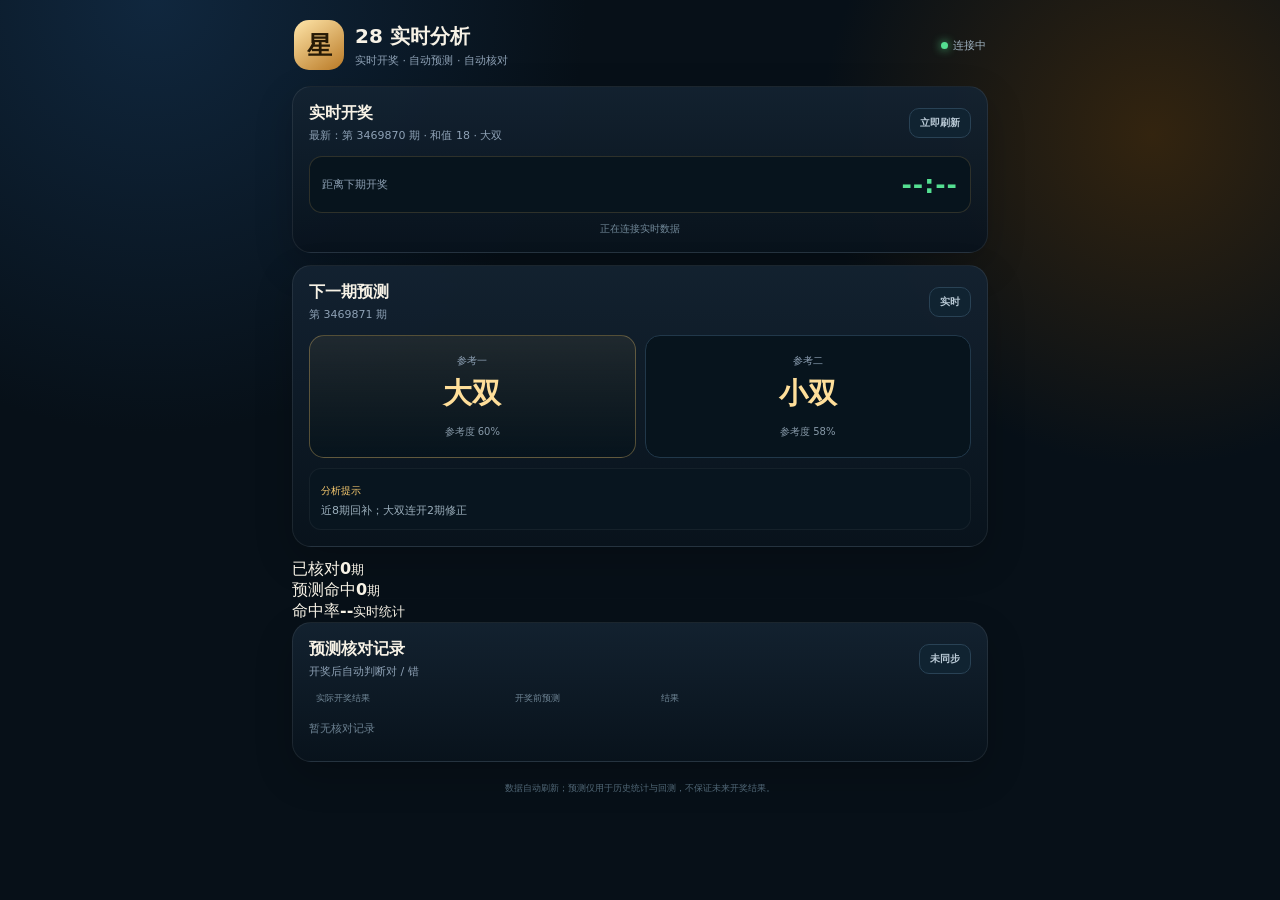
==== commit 82b2b65e: "Remove 4-code panel and add live stats" ====
--- a/index.html
+++ b/index.html
@@ -5,24 +5,24 @@
 <meta name="viewport" content="width=device-width,initial-scale=1,viewport-fit=cover">
 <meta name="theme-color" content="#081018">
 <meta name="apple-mobile-web-app-capable" content="yes">
-<title>星哥 · 28自动分析</title>
+<title>星哥 · 28实时分析</title>
 <link rel="stylesheet" href="style.css">
 </head>
 <body>
 <main class="app">
 <header class="topbar">
-  <div class="brand"><div class="logo">星</div><div><h1>28 自动分析</h1><p>自动开奖 · 自动预测 · 自动回测</p></div></div>
-  <div class="online"><i></i><span id="onlineText">运行中</span></div>
+  <div class="brand"><div class="logo">星</div><div><h1>28 实时分析</h1><p>实时开奖 · 自动预测 · 自动核对</p></div></div>
+  <div class="online"><i></i><span id="onlineText">连接中</span></div>
 </header>
 
 <section class="card countdown-card">
-  <div class="title-row"><div><h2>开奖倒计时</h2><p id="issueText">正在获取最新开奖</p></div><button id="syncBtn" class="mini">刷新</button></div>
+  <div class="title-row"><div><h2>实时开奖</h2><p id="issueText">正在获取最新开奖</p></div><button id="syncBtn" class="mini">立即刷新</button></div>
   <div class="countdown"><span>距离下期开奖</span><strong id="countdown">--:--</strong></div>
-  <div id="syncHint" class="hint">正在检测最新数据</div>
+  <div id="syncHint" class="hint">正在连接实时数据</div>
 </section>
 
 <section class="card">
-  <div class="title-row"><div><h2>自动分析</h2><p id="nextIssueText">等待分析</p></div><span class="state">自动</span></div>
+  <div class="title-row"><div><h2>下一期预测</h2><p id="nextIssueText">等待分析</p></div><span class="state">实时</span></div>
   <div class="predictions">
     <div class="prediction main-pick"><small>参考一</small><strong id="pick1">--</strong><span id="score1">参考度 --</span></div>
     <div class="prediction"><small>参考二</small><strong id="pick2">--</strong><span id="score2">参考度 --</span></div>
@@ -30,19 +30,20 @@
   <div class="reason"><span>分析提示</span><p id="reason">等待开奖历史。</p></div>
 </section>
 
-<section class="card">
-  <div class="title-row"><div><h2>自动4码</h2><p id="fourIssueText">等待分析</p></div><span class="state">自动</span></div>
-  <div id="fourCodes" class="codes"><b>--</b><b>--</b><b>--</b><b>--</b></div>
+<section class="stats-grid">
+  <div class="stat-card"><span>已核对</span><strong id="settledCount">0</strong><small>期</small></div>
+  <div class="stat-card"><span>预测命中</span><strong id="hitCount">0</strong><small>期</small></div>
+  <div class="stat-card"><span>命中率</span><strong id="hitRate">--</strong><small>实时统计</small></div>
 </section>
 
 <section class="card history-card">
-  <div class="title-row"><div><h2>历史记录</h2><p>默认最近10期 · 可展开更多</p></div><span id="lastSync" class="mini">未同步</span></div>
-  <div class="history-head"><span>实际开奖结果</span><span>自动参考</span><span>对/错</span><span>4码</span><span>对/错</span></div>
-  <div id="historyList" class="history-list"><div class="empty">暂无回测记录</div></div>
+  <div class="title-row"><div><h2>预测核对记录</h2><p>开奖后自动判断对 / 错</p></div><span id="lastSync" class="mini">未同步</span></div>
+  <div class="history-head"><span>实际开奖结果</span><span>开奖前预测</span><span>结果</span></div>
+  <div id="historyList" class="history-list"><div class="empty">暂无核对记录</div></div>
   <button id="moreBtn" class="more-btn" hidden>展开更多记录</button>
 </section>
 
-<footer>预测仅用于数据观察与回测，不保证未来开奖结果。</footer>
+<footer>数据自动刷新；预测仅用于历史统计与回测，不保证未来开奖结果。</footer>
 </main>
 <script src="app.js"></script>
 </body>
--- a/style.css
+++ b/style.css
@@ -1 +1 @@
-*{box-sizing:border-box}:root{--bg:#071018;--card:rgba(13,25,37,.9);--line:rgba(255,255,255,.08);--text:#f7f2e6;--muted:#8ea1b5;--gold:#f7c96e;--gold2:#ffdf9a;--green:#54df91;--red:#ff7474}body{margin:0;min-height:100vh;font-family:Inter,"Microsoft YaHei",system-ui,sans-serif;color:var(--text);background:radial-gradient(circle at 12% 0%,#10273e 0%,transparent 30%),radial-gradient(circle at 90% 15%,#33240f 0%,transparent 24%),var(--bg)}.app{width:min(720px,100%);margin:auto;padding:16px 12px calc(34px + env(safe-area-inset-bottom))}.topbar{display:flex;justify-content:space-between;align-items:center;padding:4px 2px 16px}.brand{display:flex;align-items:center;gap:11px}.logo{width:50px;height:50px;border-radius:15px;display:grid;place-items:center;background:linear-gradient(145deg,#ffe6aa,#b97925);color:#261a06;font-size:25px;font-weight:900}.brand h1{font-size:20px;margin:0 0 3px}.brand p,.title-row p{margin:0;font-size:11px;color:var(--muted)}.online{font-size:11px;color:#9fb2c0}.online i{display:inline-block;width:7px;height:7px;border-radius:50%;margin-right:5px;background:var(--green);box-shadow:0 0 10px var(--green)}.card{background:linear-gradient(180deg,rgba(20,35,50,.92),rgba(9,19,29,.92));border:1px solid var(--line);border-radius:19px;padding:16px;margin-bottom:12px;box-shadow:0 14px 38px rgba(0,0,0,.2)}.title-row{display:flex;justify-content:space-between;align-items:center;gap:10px;margin-bottom:13px}.title-row h2{font-size:16px;margin:0 0 4px}.mini,.state{border:1px solid #294255;background:#102331;color:#b9c9d5;border-radius:10px;padding:7px 10px;font-size:10px;font-weight:800}.countdown{display:flex;justify-content:space-between;align-items:center;background:#07141d;border:1px solid rgba(245,201,111,.16);border-radius:13px;padding:13px 12px}.countdown span{font-size:11px;color:var(--muted)}.countdown strong{font-size:25px;color:var(--green);letter-spacing:1px}.hint{font-size:10px;color:#718898;text-align:center;margin-top:9px}.predictions{display:grid;grid-template-columns:1fr 1fr;gap:9px}.prediction{text-align:center;background:#07141d;border:1px solid #21384a;border-radius:15px;padding:18px 7px}.prediction.main-pick{border-color:rgba(245,201,111,.32);background:linear-gradient(180deg,rgba(245,201,111,.07),#07141d)}.prediction small{display:block;font-size:10px;color:var(--muted)}.prediction strong{display:block;font-size:29px;color:var(--gold2);margin:6px 0}.prediction span{font-size:10px;color:#8799a8}.reason{margin-top:10px;background:#08151f;border:1px solid rgba(255,255,255,.05);border-radius:12px;padding:10px 11px}.reason span{font-size:10px;color:var(--gold)}.reason p{font-size:11px;color:#9baebb;line-height:1.55;margin:4px 0 0}.codes{display:grid;grid-template-columns:repeat(4,1fr);gap:9px}.codes b{height:54px;display:grid;place-items:center;border-radius:14px;background:linear-gradient(145deg,#ffe6aa,#c78931);color:#271a05;font-size:23px}.history-head,.history-row{display:grid;grid-template-columns:1.65fr 1.2fr .52fr 1.45fr .52fr;gap:6px;align-items:center}.history-head{padding:0 7px 7px;color:#708696;font-size:9px}.history-list{display:flex;flex-direction:column;gap:7px}.history-row{background:#07141d;border:1px solid rgba(255,255,255,.05);border-radius:12px;padding:10px 7px;font-size:10px}.actual strong{display:block;font-size:10px;color:#7890a0}.actual span{display:block;margin-top:3px;color:#e1e9ee;line-height:1.35}.auto-ref,.four-ref{color:#dbe5eb;line-height:1.4;word-break:break-word}.judge{text-align:center;border-radius:999px;padding:5px 2px;font-weight:900}.judge.ok{color:var(--green);background:rgba(84,223,145,.08)}.judge.bad{color:var(--red);background:rgba(255,116,116,.08)}.judge.wait{color:#f5b66c;background:rgba(245,182,108,.08)}.empty{font-size:11px;color:#6d8292;padding:9px 0}footer{text-align:center;color:#516777;font-size:9px;line-height:1.5;padding:8px}@media(max-width:520px){.history-head{display:none}.history-row{grid-template-columns:1.55fr 1fr .45fr 1.22fr .45fr;gap:4px;padding:9px 6px}.actual span,.auto-ref,.four-ref{font-size:9px}.judge{font-size:10px;padding:4px 1px}}@media(max-width:390px){.app{padding-left:9px;padding-right:9px}.card{padding:14px}.codes b{height:50px;font-size:21px}.history-row{grid-template-columns:1.5fr .96fr .42fr 1.15fr .42fr}.brand p{font-size:10px}}+*{box-sizing:border-box}:root{--bg:#071018;--card:rgba(13,25,37,.9);--line:rgba(255,255,255,.08);--text:#f7f2e6;--muted:#8ea1b5;--gold:#f7c96e;--gold2:#ffdf9a;--green:#54df91;--red:#ff7474}body{margin:0;min-height:100vh;font-family:Inter,"Microsoft YaHei",system-ui,sans-serif;color:var(--text);background:radial-gradient(circle at 12% 0%,#10273e 0%,transparent 30%),radial-gradient(circle at 90% 15%,#33240f 0%,transparent 24%),var(--bg)}.app{width:min(720px,100%);margin:auto;padding:16px 12px calc(34px + env(safe-area-inset-bottom))}.topbar{display:flex;justify-content:space-between;align-items:center;padding:4px 2px 16px}.brand{display:flex;align-items:center;gap:11px}.logo{width:50px;height:50px;border-radius:15px;display:grid;place-items:center;background:linear-gradient(145deg,#ffe6aa,#b97925);color:#261a06;font-size:25px;font-weight:900}.brand h1{font-size:20px;margin:0 0 3px}.brand p,.title-row p{margin:0;font-size:11px;color:var(--muted)}.online{font-size:11px;color:#9fb2c0}.online i{display:inline-block;width:7px;height:7px;border-radius:50%;margin-right:5px;background:var(--green);box-shadow:0 0 10px var(--green)}.card{background:linear-gradient(180deg,rgba(20,35,50,.92),rgba(9,19,29,.92));border:1px solid var(--line);border-radius:19px;padding:16px;margin-bottom:12px;box-shadow:0 14px 38px rgba(0,0,0,.2)}.title-row{display:flex;justify-content:space-between;align-items:center;gap:10px;margin-bottom:13px}.title-row h2{font-size:16px;margin:0 0 4px}.mini,.state{border:1px solid #294255;background:#102331;color:#b9c9d5;border-radius:10px;padding:7px 10px;font-size:10px;font-weight:800}.countdown{display:flex;justify-content:space-between;align-items:center;background:#07141d;border:1px solid rgba(245,201,111,.16);border-radius:13px;padding:13px 12px}.countdown span{font-size:11px;color:var(--muted)}.countdown strong{font-size:25px;color:var(--green);letter-spacing:1px}.hint{font-size:10px;color:#718898;text-align:center;margin-top:9px}.predictions{display:grid;grid-template-columns:1fr 1fr;gap:9px}.prediction{text-align:center;background:#07141d;border:1px solid #21384a;border-radius:15px;padding:18px 7px}.prediction.main-pick{border-color:rgba(245,201,111,.32);background:linear-gradient(180deg,rgba(245,201,111,.07),#07141d)}.prediction small{display:block;font-size:10px;color:var(--muted)}.prediction strong{display:block;font-size:29px;color:var(--gold2);margin:6px 0}.prediction span{font-size:10px;color:#8799a8}.reason{margin-top:10px;background:#08151f;border:1px solid rgba(255,255,255,.05);border-radius:12px;padding:10px 11px}.reason span{font-size:10px;color:var(--gold)}.reason p{font-size:11px;color:#9baebb;line-height:1.55;margin:4px 0 0}.codes{display:grid;grid-template-columns:repeat(4,1fr);gap:9px}.codes b{height:54px;display:grid;place-items:center;border-radius:14px;background:linear-gradient(145deg,#ffe6aa,#c78931);color:#271a05;font-size:23px}.history-head,.history-row{display:grid;grid-template-columns:1.65fr 1.2fr .52fr 1.45fr .52fr;gap:6px;align-items:center}.history-head{padding:0 7px 7px;color:#708696;font-size:9px}.history-list{display:flex;flex-direction:column;gap:7px}.history-row{background:#07141d;border:1px solid rgba(255,255,255,.05);border-radius:12px;padding:10px 7px;font-size:10px}.actual strong{display:block;font-size:10px;color:#7890a0}.actual span{display:block;margin-top:3px;color:#e1e9ee;line-height:1.35}.auto-ref,.four-ref{color:#dbe5eb;line-height:1.4;word-break:break-word}.judge{text-align:center;border-radius:999px;padding:5px 2px;font-weight:900}.judge.ok{color:var(--green);background:rgba(84,223,145,.08)}.judge.bad{color:var(--red);background:rgba(255,116,116,.08)}.judge.wait{color:#f5b66c;background:rgba(245,182,108,.08)}.more-btn{width:100%;margin-top:10px;border:1px solid #294255;background:#0c1b27;color:#b9c9d5;border-radius:11px;padding:10px 12px;font-size:11px;font-weight:800}.more-btn:active{transform:translateY(1px)}.empty{font-size:11px;color:#6d8292;padding:9px 0}footer{text-align:center;color:#516777;font-size:9px;line-height:1.5;padding:8px}@media(max-width:520px){.history-head{display:none}.history-row{grid-template-columns:1.55fr 1fr .45fr 1.22fr .45fr;gap:4px;padding:9px 6px}.actual span,.auto-ref,.four-ref{font-size:9px}.judge{font-size:10px;padding:4px 1px}}@media(max-width:390px){.app{padding-left:9px;padding-right:9px}.card{padding:14px}.codes b{height:50px;font-size:21px}.history-row{grid-template-columns:1.5fr .96fr .42fr 1.15fr .42fr}.brand p{font-size:10px}}
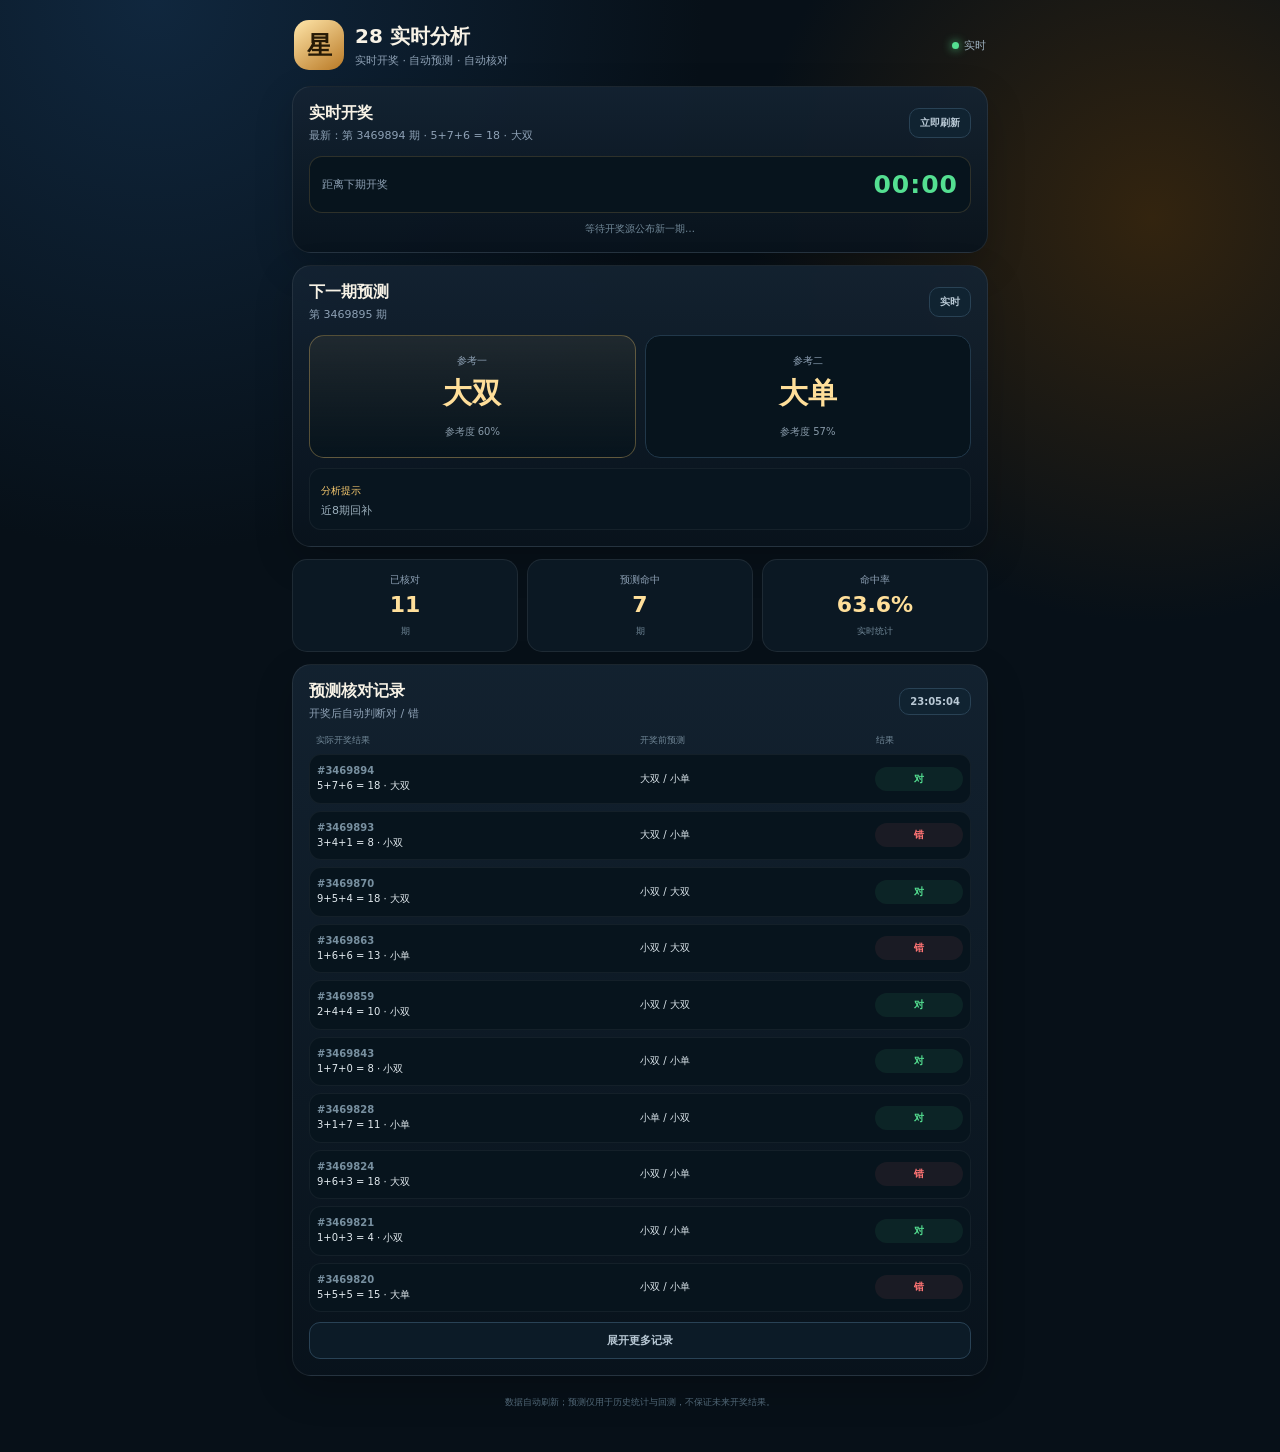
==== commit f1db9a9e: "Fix live page cache and stats layout" ====
--- a/index.html
+++ b/index.html
@@ -5,8 +5,9 @@
 <meta name="viewport" content="width=device-width,initial-scale=1,viewport-fit=cover">
 <meta name="theme-color" content="#081018">
 <meta name="apple-mobile-web-app-capable" content="yes">
+<meta http-equiv="Cache-Control" content="no-cache, no-store, must-revalidate">
 <title>星哥 · 28实时分析</title>
-<link rel="stylesheet" href="style.css">
+<link rel="stylesheet" href="style.css?v=202608152135">
 </head>
 <body>
 <main class="app">
@@ -14,13 +15,11 @@
   <div class="brand"><div class="logo">星</div><div><h1>28 实时分析</h1><p>实时开奖 · 自动预测 · 自动核对</p></div></div>
   <div class="online"><i></i><span id="onlineText">连接中</span></div>
 </header>
-
 <section class="card countdown-card">
   <div class="title-row"><div><h2>实时开奖</h2><p id="issueText">正在获取最新开奖</p></div><button id="syncBtn" class="mini">立即刷新</button></div>
   <div class="countdown"><span>距离下期开奖</span><strong id="countdown">--:--</strong></div>
   <div id="syncHint" class="hint">正在连接实时数据</div>
 </section>
-
 <section class="card">
   <div class="title-row"><div><h2>下一期预测</h2><p id="nextIssueText">等待分析</p></div><span class="state">实时</span></div>
   <div class="predictions">
@@ -29,22 +28,19 @@
   </div>
   <div class="reason"><span>分析提示</span><p id="reason">等待开奖历史。</p></div>
 </section>
-
 <section class="stats-grid">
   <div class="stat-card"><span>已核对</span><strong id="settledCount">0</strong><small>期</small></div>
   <div class="stat-card"><span>预测命中</span><strong id="hitCount">0</strong><small>期</small></div>
   <div class="stat-card"><span>命中率</span><strong id="hitRate">--</strong><small>实时统计</small></div>
 </section>
-
 <section class="card history-card">
   <div class="title-row"><div><h2>预测核对记录</h2><p>开奖后自动判断对 / 错</p></div><span id="lastSync" class="mini">未同步</span></div>
   <div class="history-head"><span>实际开奖结果</span><span>开奖前预测</span><span>结果</span></div>
   <div id="historyList" class="history-list"><div class="empty">暂无核对记录</div></div>
   <button id="moreBtn" class="more-btn" hidden>展开更多记录</button>
 </section>
-
 <footer>数据自动刷新；预测仅用于历史统计与回测，不保证未来开奖结果。</footer>
 </main>
-<script src="app.js"></script>
+<script src="app.js?v=202608152135"></script>
 </body>
 </html>
--- a/style.css
+++ b/style.css
@@ -1 +1 @@
-*{box-sizing:border-box}:root{--bg:#071018;--card:rgba(13,25,37,.9);--line:rgba(255,255,255,.08);--text:#f7f2e6;--muted:#8ea1b5;--gold:#f7c96e;--gold2:#ffdf9a;--green:#54df91;--red:#ff7474}body{margin:0;min-height:100vh;font-family:Inter,"Microsoft YaHei",system-ui,sans-serif;color:var(--text);background:radial-gradient(circle at 12% 0%,#10273e 0%,transparent 30%),radial-gradient(circle at 90% 15%,#33240f 0%,transparent 24%),var(--bg)}.app{width:min(720px,100%);margin:auto;padding:16px 12px calc(34px + env(safe-area-inset-bottom))}.topbar{display:flex;justify-content:space-between;align-items:center;padding:4px 2px 16px}.brand{display:flex;align-items:center;gap:11px}.logo{width:50px;height:50px;border-radius:15px;display:grid;place-items:center;background:linear-gradient(145deg,#ffe6aa,#b97925);color:#261a06;font-size:25px;font-weight:900}.brand h1{font-size:20px;margin:0 0 3px}.brand p,.title-row p{margin:0;font-size:11px;color:var(--muted)}.online{font-size:11px;color:#9fb2c0}.online i{display:inline-block;width:7px;height:7px;border-radius:50%;margin-right:5px;background:var(--green);box-shadow:0 0 10px var(--green)}.card{background:linear-gradient(180deg,rgba(20,35,50,.92),rgba(9,19,29,.92));border:1px solid var(--line);border-radius:19px;padding:16px;margin-bottom:12px;box-shadow:0 14px 38px rgba(0,0,0,.2)}.title-row{display:flex;justify-content:space-between;align-items:center;gap:10px;margin-bottom:13px}.title-row h2{font-size:16px;margin:0 0 4px}.mini,.state{border:1px solid #294255;background:#102331;color:#b9c9d5;border-radius:10px;padding:7px 10px;font-size:10px;font-weight:800}.countdown{display:flex;justify-content:space-between;align-items:center;background:#07141d;border:1px solid rgba(245,201,111,.16);border-radius:13px;padding:13px 12px}.countdown span{font-size:11px;color:var(--muted)}.countdown strong{font-size:25px;color:var(--green);letter-spacing:1px}.hint{font-size:10px;color:#718898;text-align:center;margin-top:9px}.predictions{display:grid;grid-template-columns:1fr 1fr;gap:9px}.prediction{text-align:center;background:#07141d;border:1px solid #21384a;border-radius:15px;padding:18px 7px}.prediction.main-pick{border-color:rgba(245,201,111,.32);background:linear-gradient(180deg,rgba(245,201,111,.07),#07141d)}.prediction small{display:block;font-size:10px;color:var(--muted)}.prediction strong{display:block;font-size:29px;color:var(--gold2);margin:6px 0}.prediction span{font-size:10px;color:#8799a8}.reason{margin-top:10px;background:#08151f;border:1px solid rgba(255,255,255,.05);border-radius:12px;padding:10px 11px}.reason span{font-size:10px;color:var(--gold)}.reason p{font-size:11px;color:#9baebb;line-height:1.55;margin:4px 0 0}.codes{display:grid;grid-template-columns:repeat(4,1fr);gap:9px}.codes b{height:54px;display:grid;place-items:center;border-radius:14px;background:linear-gradient(145deg,#ffe6aa,#c78931);color:#271a05;font-size:23px}.history-head,.history-row{display:grid;grid-template-columns:1.65fr 1.2fr .52fr 1.45fr .52fr;gap:6px;align-items:center}.history-head{padding:0 7px 7px;color:#708696;font-size:9px}.history-list{display:flex;flex-direction:column;gap:7px}.history-row{background:#07141d;border:1px solid rgba(255,255,255,.05);border-radius:12px;padding:10px 7px;font-size:10px}.actual strong{display:block;font-size:10px;color:#7890a0}.actual span{display:block;margin-top:3px;color:#e1e9ee;line-height:1.35}.auto-ref,.four-ref{color:#dbe5eb;line-height:1.4;word-break:break-word}.judge{text-align:center;border-radius:999px;padding:5px 2px;font-weight:900}.judge.ok{color:var(--green);background:rgba(84,223,145,.08)}.judge.bad{color:var(--red);background:rgba(255,116,116,.08)}.judge.wait{color:#f5b66c;background:rgba(245,182,108,.08)}.more-btn{width:100%;margin-top:10px;border:1px solid #294255;background:#0c1b27;color:#b9c9d5;border-radius:11px;padding:10px 12px;font-size:11px;font-weight:800}.more-btn:active{transform:translateY(1px)}.empty{font-size:11px;color:#6d8292;padding:9px 0}footer{text-align:center;color:#516777;font-size:9px;line-height:1.5;padding:8px}@media(max-width:520px){.history-head{display:none}.history-row{grid-template-columns:1.55fr 1fr .45fr 1.22fr .45fr;gap:4px;padding:9px 6px}.actual span,.auto-ref,.four-ref{font-size:9px}.judge{font-size:10px;padding:4px 1px}}@media(max-width:390px){.app{padding-left:9px;padding-right:9px}.card{padding:14px}.codes b{height:50px;font-size:21px}.history-row{grid-template-columns:1.5fr .96fr .42fr 1.15fr .42fr}.brand p{font-size:10px}}+*{box-sizing:border-box}:root{--bg:#071018;--card:rgba(13,25,37,.9);--line:rgba(255,255,255,.08);--text:#f7f2e6;--muted:#8ea1b5;--gold:#f7c96e;--gold2:#ffdf9a;--green:#54df91;--red:#ff7474}body{margin:0;min-height:100vh;font-family:Inter,"Microsoft YaHei",system-ui,sans-serif;color:var(--text);background:radial-gradient(circle at 12% 0%,#10273e 0%,transparent 30%),radial-gradient(circle at 90% 15%,#33240f 0%,transparent 24%),var(--bg)}.app{width:min(720px,100%);margin:auto;padding:16px 12px calc(34px + env(safe-area-inset-bottom))}.topbar{display:flex;justify-content:space-between;align-items:center;padding:4px 2px 16px}.brand{display:flex;align-items:center;gap:11px}.logo{width:50px;height:50px;border-radius:15px;display:grid;place-items:center;background:linear-gradient(145deg,#ffe6aa,#b97925);color:#261a06;font-size:25px;font-weight:900}.brand h1{font-size:20px;margin:0 0 3px}.brand p,.title-row p{margin:0;font-size:11px;color:var(--muted)}.online{font-size:11px;color:#9fb2c0}.online i{display:inline-block;width:7px;height:7px;border-radius:50%;margin-right:5px;background:var(--green);box-shadow:0 0 10px var(--green)}.card{background:linear-gradient(180deg,rgba(20,35,50,.92),rgba(9,19,29,.92));border:1px solid var(--line);border-radius:19px;padding:16px;margin-bottom:12px;box-shadow:0 14px 38px rgba(0,0,0,.2)}.title-row{display:flex;justify-content:space-between;align-items:center;gap:10px;margin-bottom:13px}.title-row h2{font-size:16px;margin:0 0 4px}.mini,.state{border:1px solid #294255;background:#102331;color:#b9c9d5;border-radius:10px;padding:7px 10px;font-size:10px;font-weight:800}.countdown{display:flex;justify-content:space-between;align-items:center;background:#07141d;border:1px solid rgba(245,201,111,.16);border-radius:13px;padding:13px 12px}.countdown span{font-size:11px;color:var(--muted)}.countdown strong{font-size:25px;color:var(--green);letter-spacing:1px}.hint{font-size:10px;color:#718898;text-align:center;margin-top:9px}.predictions{display:grid;grid-template-columns:1fr 1fr;gap:9px}.prediction{text-align:center;background:#07141d;border:1px solid #21384a;border-radius:15px;padding:18px 7px}.prediction.main-pick{border-color:rgba(245,201,111,.32);background:linear-gradient(180deg,rgba(245,201,111,.07),#07141d)}.prediction small{display:block;font-size:10px;color:var(--muted)}.prediction strong{display:block;font-size:29px;color:var(--gold2);margin:6px 0}.prediction span{font-size:10px;color:#8799a8}.reason{margin-top:10px;background:#08151f;border:1px solid rgba(255,255,255,.05);border-radius:12px;padding:10px 11px}.reason span{font-size:10px;color:var(--gold)}.reason p{font-size:11px;color:#9baebb;line-height:1.55;margin:4px 0 0}.stats-grid{display:grid;grid-template-columns:repeat(3,1fr);gap:9px;margin-bottom:12px}.stat-card{background:#0b1823;border:1px solid var(--line);border-radius:15px;padding:13px;text-align:center}.stat-card span{display:block;font-size:10px;color:var(--muted)}.stat-card strong{display:block;font-size:22px;color:var(--gold2);margin:5px 0 2px}.stat-card small{font-size:9px;color:#718898}.history-head,.history-row{display:grid;grid-template-columns:1.8fr 1.3fr .5fr;gap:8px;align-items:center}.history-head{padding:0 7px 7px;color:#708696;font-size:9px}.history-list{display:flex;flex-direction:column;gap:7px}.history-row{background:#07141d;border:1px solid rgba(255,255,255,.05);border-radius:12px;padding:10px 7px;font-size:10px}.actual strong{display:block;font-size:10px;color:#7890a0}.actual span{display:block;margin-top:3px;color:#e1e9ee;line-height:1.35}.auto-ref{color:#dbe5eb;line-height:1.4;word-break:break-word}.judge{text-align:center;border-radius:999px;padding:5px 2px;font-weight:900}.judge.ok{color:var(--green);background:rgba(84,223,145,.08)}.judge.bad{color:var(--red);background:rgba(255,116,116,.08)}.more-btn{width:100%;margin-top:10px;border:1px solid #294255;background:#0c1b27;color:#b9c9d5;border-radius:11px;padding:10px 12px;font-size:11px;font-weight:800}.more-btn:active{transform:translateY(1px)}.empty{font-size:11px;color:#6d8292;padding:9px 0}footer{text-align:center;color:#516777;font-size:9px;line-height:1.5;padding:8px}@media(max-width:520px){.history-head{display:none}.history-row{grid-template-columns:1.7fr 1.15fr .42fr;gap:5px;padding:9px 6px}.actual span,.auto-ref{font-size:9px}.judge{font-size:10px;padding:4px 1px}}@media(max-width:390px){.app{padding-left:9px;padding-right:9px}.card{padding:14px}.brand p{font-size:10px}.stat-card{padding:11px 6px}.stat-card strong{font-size:19px}}
